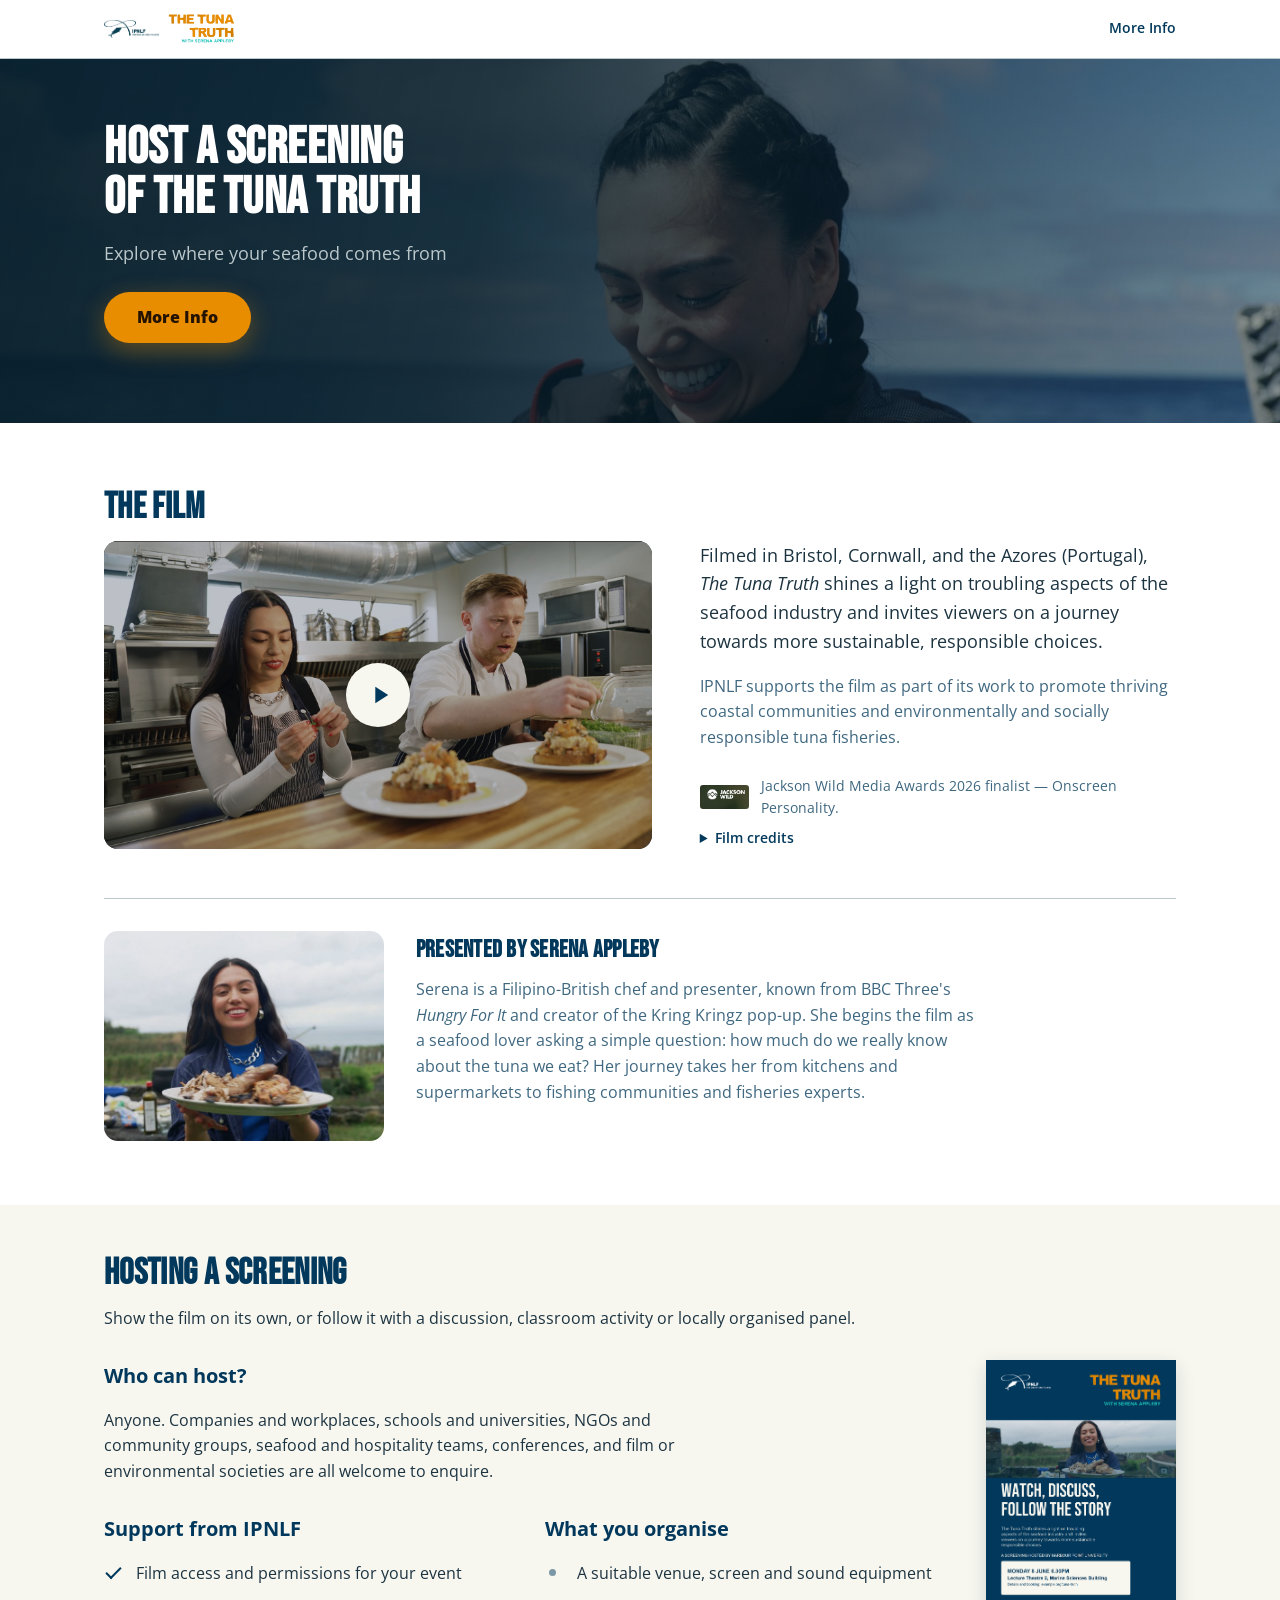
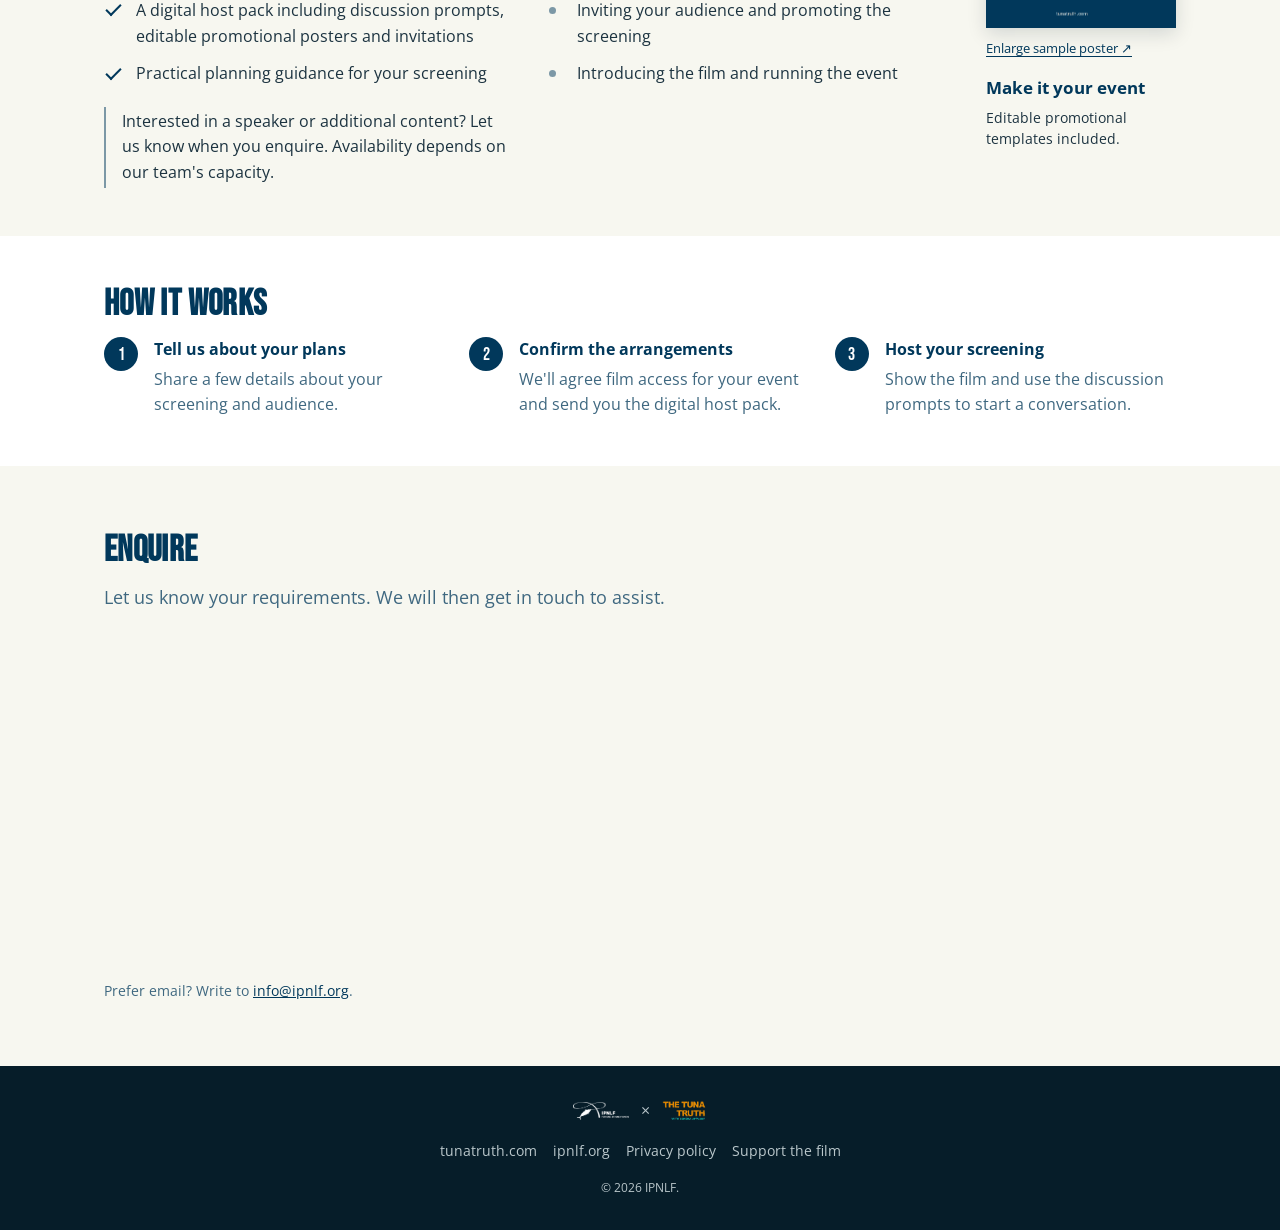
==== index.html @ bb7c19e2 "Fix the trailer poster path and a shadowed variable on /pt/ trailer() declared its own local "t" for" ====
<!DOCTYPE html>
<html lang="en-GB">
<head>
<meta charset="utf-8">
<meta name="viewport" content="width=device-width, initial-scale=1">
<title>Host a screening of The Tuna Truth | IPNLF</title>
<meta name="description" content="Bring The Tuna Truth to your workplace, school, university or community. Tell us about your screening and we'll help you plan it.">

<!-- PROTOTYPE GUARD (2026-10-01) — this site is publicly readable but
     deliberately kept out of search results, because the copy on it has
     not been approved by IPNLF and the enquiry journey has not been
     verified end to end. There is a matching robots.txt at
     the repo root.
     REMOVE BOTH — this tag and robots.txt — as part of going live. -->
<meta name="robots" content="noindex, nofollow">

<!-- Open Graph / social sharing.
     These point at the GitHub Pages URL the prototype currently lives
     on. When a custom subdomain is set up (see README-screenings.md),
     change these two and canonicalUrl in config.js — they are the only
     self-referencing absolute URLs on the page; everything else is
     relative, so the folder works unchanged at a domain root or in a
     subfolder. -->
<meta property="og:type" content="website">
<meta property="og:title" content="Host a screening of The Tuna Truth">
<meta property="og:description" content="Bring the film to your workplace, school, university or community — and start a conversation about where tuna comes from.">
<meta property="og:image" content="https://ipnlf.github.io/tunatruth-screenings/assets/img/og-image.jpg">
<meta property="og:url" content="https://ipnlf.github.io/tunatruth-screenings/">
<meta name="twitter:card" content="summary_large_image">

<link rel="alternate" hreflang="en-GB" href="https://screenings.tunatruth.com/">
<link rel="alternate" hreflang="pt-PT" href="https://screenings.tunatruth.com/pt/">
<link rel="icon" type="image/svg+xml" href="assets/img/favicon.svg">
<link rel="stylesheet" href="assets/css/tokens.css">
<link rel="stylesheet" href="assets/css/screenings.css?v=20261012-pt3">
</head>
<body>

<!-- Three separate mount points, not one flat #app div, so <header>
     and <footer> stay TOP-LEVEL siblings of <main> — nesting them
     inside <main> would silently strip their implicit banner /
     contentinfo landmark roles. Same fix the donation page carries. -->

<noscript>
  <!-- The page is rendered by JS, so with JS off there would otherwise
       be nothing here at all. This is the irreducible minimum: what the
       page is, and a route that actually reaches a human.
       NOTE: the address below is duplicated by hand from
       config.js fallbackEmail — if that changes, change it here too. -->
  <div style="max-width:640px;margin:40px auto;padding:0 24px;font-family:Arial,sans-serif;color:#1C3340;line-height:1.6;">
    <h1>Host a screening of The Tuna Truth</h1>
    <p>Bring the film to your workplace, school, university or community, and use it to start a conversation about the hidden impacts behind the tuna we buy.</p>
    <p>This page works best with JavaScript enabled. To ask about hosting a screening, email
      <a href="mailto:info@ipnlf.org">info@ipnlf.org</a> with your organisation, country,
      roughly how many people you expect and when you are thinking of.</p>
    <p><a href="https://www.tunatruth.com/">More about the film</a> · <a href="https://ipnlf.org">IPNLF</a></p>
  </div>
</noscript>

<div id="app-header"></div>
<main id="app-main"></main>
<div id="app-footer"></div>

<script src="assets/js/config.js?v=20261012-pt3"></script>
<script src="assets/js/components.js?v=20261012-pt3"></script>
<script>
  // Section order. Five sections, restructured 2026-10-01 from a
  // review: the film establishes itself, then the reader can judge
  // whether hosting is feasible, then how the process works, then
  // enquire. Changing the order is changing this array — nothing else
  // depends on it. See README.md.
  document.getElementById('app-header').innerHTML = TTS.header();
  document.getElementById('app-main').innerHTML = [
    TTS.hero(),
    TTS.filmSection(),
    TTS.hostingSection(),
    TTS.howItWorks(),
    TTS.requestForm(),
  ].join('');
  document.getElementById('app-footer').innerHTML = TTS.footer();
  TTS.initInteractions();
  // MUST come after the sections are rendered above: the Beacon SDK
  // scans the DOM for .beacon-form, and this page builds <main> at
  // runtime, so the container does not exist until the line above has
  // run. Loading the SDK from a <script> tag in the markup instead
  // would race it. See components.js requestForm().
  TTS.loadBeacon();
</script>

<!-- Cloudflare Web Analytics — same beacon token as the donation site,
     so traffic to both shows in one dashboard.
     KNOWN LIMIT (verified against Cloudflare's own Web Analytics FAQ):
     the free beacon supports page views and referrers ONLY — there is
     no custom-event API, so CTA clicks cannot be counted here. The
     brief's other measures (enquiry count, organisation type, country,
     audience size) come from the form service's own dashboard for
     free once an endpoint is chosen. See README-screenings.md
     "Measurement" — nothing fake is instrumented to paper over this. -->
<script type='module' src='https://static.cloudflareinsights.com/beacon.min.js' data-cf-beacon='{"token": "815903f9d9ef4758bc72cea958ed2183"}'></script>
</body>
</html>
---- assets/css/tokens.css ----
/* ============================================================
   TUNATRUTH SCREENINGS — DESIGN TOKENS
   DERIVED FROM /assets/css/tokens.css (the donation page).
   Kept as a separate physical copy, deliberately: the intended
   production home for this page is its own subdomain/repo
   (screenings.tunatruth.com), so this folder has to stand alone.
   TRADE-OFF, accepted knowingly: brand changes now have to be
   made in two places. There is no build step to share a file
   between two GitHub Pages sites without inventing one.
   Diffs from the donation page's copy are marked "SCREENINGS:".
   ============================================================ */
@import url("https://fonts.googleapis.com/css2?family=Bebas+Neue&family=Open+Sans:ital,wght@0,400;0,500;0,600;0,700;0,800;1,400;1,600&display=swap");

:root {
  /* ---- IPNLF brand core (unchanged from other IPNLF sites) ---- */
  --ipnlf-deep:    #0C465B;
  --ipnlf-teal:    #27AD9C;
  --ipnlf-ocean:   #5CA1B9;
  --ipnlf-orange:  #E88C33;
  --ipnlf-gold:    #F6AE2D;
  --ipnlf-teal-deep:  #146E64;
  /* SCREENINGS: sampled from the "with Serena Appleby" text baked into
     tunatruth-logo.png — a brighter, more cyan teal than --ipnlf-teal.
     Kept separate so it stays an exact match to the wordmark. */
  --tunatruth-teal: #10CBB2;

  /* ---- TUNA TRUTH brand palette (supplied by IPNLF, 2026-10-08) ----
     SCREENINGS: the film's own palette. Cool blue-greys with one warm
     accent and a cream page tone. There is no gold or orange in it, so
     the page's warm notes now come from coral alone, and it stays the
     single action colour. Mid grey is deliberately NOT used for body
     text: at 2.83:1 on cream it fails WCAG AA. */
  --tt-cream:      #F7F7F0;
  --tt-grey-light: #BAC7CB;
  --tt-grey-mid:   #7C98A6;
  --tt-grey-dark:  #3F6880;
  --tt-blue-deep:  #01385B;
  --tt-coral:      #D96C4A;
  /* The orange baked into the film's own wordmark. Not part of the six
     supplied colours, but it is already on every page in the logo, so
     using it for the action ties the two together rather than adding a
     seventh colour from nowhere. */
  --tt-logo-orange: #E88C00;

  /* ---- Cinematic surface (TunaTruth-specific, campaign feel) ---- */
  /* SCREENINGS: tinted towards --tt-blue-deep rather than neutral
     black, so the dark sections read as the same family as the rest. */
  --cinema-black:   #061D29;
  --cinema-panel:   #0D2B3C;
  --cinema-line:    rgba(255,255,255,0.12);

  /* ---- Neutrals ---- */
  --ipnlf-ink:     #0E0705;
  --ipnlf-slate:   #4A5A60;
  --ipnlf-mist:    #C2D0D0;
  --ipnlf-foam:    #EEF4F4;
  --ipnlf-white:   #FFFFFF;

  /* ---- Semantic text ---- */
  /* SCREENINGS: headings are deep blue rather than near-black, and the
     muted tone is the palette's dark grey (5.57:1 on cream, AA pass). */
  --text-strong:       var(--tt-blue-deep);
  --text-body:         #1C3340;
  --text-muted:        var(--tt-grey-dark);
  --text-on-dark:      var(--ipnlf-white);
  --text-on-dark-soft: var(--tt-grey-light);
  --text-link:         var(--tt-blue-deep);

  /* ---- Semantic surfaces ---- */
  --surface-page:  var(--ipnlf-white);
  --surface-soft:  var(--tt-cream);
  --surface-dark:  var(--cinema-black);
  --surface-panel: var(--cinema-panel);

  /* ---- Borders ---- */
  --border-subtle:  var(--tt-grey-light);
  --border-on-dark: var(--cinema-line);

  /* ---- Brand actions ----
     The donate CTA deliberately uses the warm gold/orange pair, not the
     teal used for informational links elsewhere, so it reads as the one
     actionable thing on the screen rather than blending with nav/body links. */
  --brand-primary:   var(--tt-blue-deep);
  --brand-secondary: var(--tt-grey-dark);
  /* SCREENINGS: the action is the logo's own orange with a deep warm
     near-black label — 6.73:1 against the hero ground and 7.00:1 for
     the label, so it is both the warmest and one of the highest
     contrast things on the page. It also matches the wordmark sitting
     directly above it, which coral never did. */
  --cta-bg:          var(--tt-logo-orange);
  --cta-bg-hover:    #FFA01F;
  --cta-text:        #241300;

  /* ---- Type ---- */
  --font-display: "Bebas Neue", "Anton", "Oswald", sans-serif;
  --font-text:    "Open Sans", "Helvetica Neue", Arial, sans-serif;

  --fs-display-lg: 3.25rem;
  --fs-display-md: 2.5rem;
  --fs-h1: 2rem;
  --fs-h2: 1.5rem;
  --fs-h3: 1.2rem;
  --fs-body-lg: 1.125rem;
  --fs-body: 1rem;
  --fs-body-sm: 0.875rem;
  --fs-caption: 0.75rem;
  --fs-overline: 0.8125rem;

  --lh-display: 0.96;
  --lh-heading: 1.15;
  --lh-snug: 1.35;
  --lh-body: 1.6;

  --ls-display: 0.01em;
  --ls-overline: 0.14em;

  /* ---- Spacing (8px base) ---- */
  --space-1: 0.25rem;
  --space-2: 0.5rem;
  --space-3: 0.75rem;
  --space-4: 1rem;
  --space-5: 1.5rem;
  --space-6: 2rem;
  --space-7: 3rem;
  --space-8: 4rem;

  /* ---- Radii ---- */
  --radius-sm: 8px;
  --radius-md: 14px;
  --radius-lg: 20px;
  --radius-pill: 999px;

  /* ---- Shadows ---- */
  --shadow-sm: 0 2px 8px rgba(0,0,0,0.12);
  --shadow-md: 0 10px 30px rgba(0,0,0,0.22);
  --shadow-cta: 0 8px 24px rgba(232,140,0,0.35);

  /* ---- Layout ---- */
  --container-max: 1120px;
  --container-narrow: 640px;
  --container-donate: 420px;
}
---- assets/css/screenings.css ----
/* ============================================================
   TUNATRUTH SCREENINGS — COMPONENTS
   Mobile-first. Shares the donation page's visual language
   (tokens, Bebas display type, cinematic dark + warm gold
   accent) but not its layout: that page is one conversion box,
   this one is an editorial read with a form at the end.

   Section rhythm is the main structural device — alternating
   white / cinematic dark / soft-foam surfaces do the section
   differentiation the brief asks for, so the page does not need
   a card grid in every section. There is exactly ONE card grid
   ("Why host"); everything else is a list, a checklist, numbered
   steps or straight editorial columns.
   ============================================================ */

* { box-sizing: border-box; }
html { scroll-behavior: smooth; }

body {
  margin: 0;
  background: var(--surface-page);
  color: var(--text-body);
  font-family: var(--font-text);
  font-size: var(--fs-body);
  line-height: var(--lh-body);
  -webkit-font-smoothing: antialiased;
  /* Backstop against horizontal overflow at 320px — nothing here is
     meant to need sideways scrolling. */
  overflow-x: hidden;
}

img { max-width: 100%; display: block; }
a { color: var(--text-link); }

/* Anchor targets sit under nothing sticky, but leave a little air so a
   jumped-to heading is not flush against the viewport edge. */
[id] { scroll-margin-top: var(--space-5); }

.tt-container {
  max-width: var(--container-max);
  margin: 0 auto;
  padding: 0 var(--space-5);
}

@media (prefers-reduced-motion: reduce) {
  html { scroll-behavior: auto; }
  * { animation-duration: 0.01ms !important; transition-duration: 0.01ms !important; }
}

/* ---- logos (same treatment as the donation page) ---- */
.tt-logo { display: block; width: auto; }
.tt-logo--ipnlf.tt-logo--xs { height: 18px; }
.tt-logo--ipnlf.tt-logo--sm { height: 26px; }
.tt-logo--tunatruth.tt-logo--xs { height: 22px; }
.tt-logo--tunatruth.tt-logo--sm { height: 34px; }

/* IPNLF's real logo is dark navy on transparent, made for light
   backgrounds — this chip gives it a light patch wherever it has to
   sit on a dark surface. */
.tt-logo-chip {
  display: inline-flex;
  align-items: center;
  background: var(--ipnlf-white);
  padding: var(--space-1) var(--space-2);
  border-radius: var(--radius-sm);
}

/* ---- header ---- */
.tt-header {
  background: var(--surface-page);
  border-bottom: 1px solid var(--border-subtle);
}
.tt-header__inner {
  display: flex;
  align-items: center;
  justify-content: space-between;
  gap: var(--space-4);
  padding-top: var(--space-3);
  padding-bottom: var(--space-3);
  flex-wrap: wrap;
}
.tt-lockup { display: flex; align-items: center; gap: var(--space-2); flex-wrap: wrap; }
.tt-header__link {
  color: var(--brand-primary);
  font-size: var(--fs-body-sm);
  font-weight: 600;
  text-decoration: none;
  border-bottom: 1px solid transparent;
  white-space: nowrap;
}
.tt-header__link:hover { border-bottom-color: currentColor; }

/* ---- buttons ---- */
.tts-btn {
  display: inline-block;
  padding: var(--space-3) var(--space-6);
  border-radius: var(--radius-pill);
  font-family: var(--font-text);
  font-size: var(--fs-body);
  font-weight: 800;
  text-align: center;
  text-decoration: none;
  cursor: pointer;
  border: 1px solid transparent;
  transition: background 0.15s, color 0.15s, transform 0.1s;
}
/* The cream pill is reserved for the ONE primary action on this page
   (the hero CTA and the form's submit are the same action, stated
   twice) — the same discipline the donation page uses for Donate. */
.tts-btn--primary {
  background: var(--cta-bg);
  color: var(--cta-text);
  box-shadow: var(--shadow-cta);
}
.tts-btn--primary:hover { background: var(--cta-bg-hover); }
.tts-btn--primary:active { transform: translateY(1px); }
.tts-btn--primary:disabled {
  background: var(--border-subtle);
  color: var(--text-muted);
  box-shadow: none;
  cursor: not-allowed;
}
.tts-btn--ghost {
  background: transparent;
  color: var(--ipnlf-white);
  border-color: rgba(255,255,255,0.45);
  font-weight: 600;
}
.tts-btn--ghost:hover { background: rgba(255,255,255,0.10); border-color: var(--ipnlf-white); }

/* ---- hero ----------------------------------------------------
   The still carries the visual weight; the scrim is heavier on the
   left, where the type sits, so the headline stays legible whatever
   the frame is doing behind it. */
.tts-hero {
  background-color: var(--surface-dark);
  background-image:
    linear-gradient(105deg, rgba(6,29,41,0.94) 0%, rgba(6,29,41,0.86) 38%, rgba(6,29,41,0.55) 70%, rgba(6,29,41,0.35) 100%),
    url("../img/hero-photo.jpg");
  background-size: cover;
  background-position: center 32%;
  color: var(--text-on-dark);
}
.tts-hero__inner { padding-top: var(--space-7); padding-bottom: var(--space-7); }
@media (min-width: 860px) {
  .tts-hero__inner { padding-top: var(--space-8); padding-bottom: var(--space-8); max-width: 1120px; }
  .tts-hero__title { max-width: 20ch; }
  /* No reading-measure cap on the hero line: it is one short sentence,
     not running copy, so the 46ch cap only ever risked breaking it in
     two. It wraps naturally on the narrowest phones, where text-wrap:
     balance evens the lines out. NOT white-space: nowrap. */
  .tts-hero__lede { max-width: none; }
}

/* The donation page needs a separate visible photo banner on mobile,
   because there its opaque donate panel covers the background still.
   This page has no such panel — the type sits directly on the image —
   so the background works at every width, and a banner would only cost
   ~110px of vertical space above the CTA for a picture already on
   screen. The <img> stays in the markup as the no-background fallback
   (some proxies and data-saver modes drop CSS background images) but is
   never displayed. See the small-phone block below for why that space
   matters. */
.tts-hero__photo-mobile { display: none; }
@media (max-width: 859px) {
  /* Heavier, flatter scrim: on a narrow column the type runs across the
     full frame rather than sitting in the darkened left third. */
  .tts-hero {
    background-image:
      linear-gradient(180deg, rgba(6,29,41,0.86) 0%, rgba(6,29,41,0.90) 60%, rgba(6,29,41,0.94) 100%),
      url("../img/hero-photo.jpg");
    background-position: center 30%;
  }
  .tts-hero__inner { padding-top: var(--space-5); padding-bottom: var(--space-6); }
}

/* Small phones: the brief is explicit that the CTA must not be buried
   (§4 "do not bury the CTA below the synopsis"). Measured on a
   375x667 viewport the primary button was landing at ~571px, which is
   below the usable fold once browser chrome is counted. These are the
   trims that bring it up — shorter banner, tighter display size, body
   -sized lede — re-measured at 320x568, 375x667 and 390x844. If you
   add anything to the hero, re-measure. */
@media (max-width: 480px) {
  .tts-hero__inner { padding-top: var(--space-5); padding-bottom: var(--space-5); }
  .tts-hero__title { font-size: clamp(2rem, 8.5vw, 2.5rem); margin-bottom: var(--space-3); }
  .tts-hero__lede { font-size: var(--fs-body); margin-bottom: var(--space-4); }
  .tts-hero__note {
  margin: 0;
  font-size: var(--fs-body-sm);
  color: var(--text-on-dark-soft);
}
.tts-hero__actions { margin-bottom: var(--space-3); }
  .tts-btn { width: 100%; }
}

.tts-hero__title {
  margin: 0 0 var(--space-4);
  font-family: var(--font-display);
  font-size: clamp(2.5rem, 9vw, var(--fs-display-lg));
  line-height: var(--lh-display);
  letter-spacing: var(--ls-display);
  color: var(--ipnlf-white);
  text-wrap: balance;
}
/* Both lines of the headline are the same colour. The lead span is
   kept only for the line break: display:block makes it deliberate
   rather than leaving it to text-wrap, so "Host a screening" always
   sits on its own line and never takes half of the next phrase. */
.tts-hero__title-lead {
  display: block;
}

.tts-hero__lede {
  margin: 0 0 var(--space-5);
  font-size: var(--fs-body-lg);
  color: var(--text-on-dark-soft);
  /* One line from ~460px up. Below that it must wrap, and balance
     splits it evenly rather than stranding "from." on its own. */
  text-wrap: balance;
}
.tts-hero__actions {
  display: flex;
  gap: var(--space-3);
  flex-wrap: wrap;
  margin-bottom: var(--space-4);
}

/* ---- generic sections ----
   Three surfaces, alternated: white (default), cinematic dark, soft
   foam. That alternation is what separates sections here — no rules,
   no dividers, no per-section decoration. */
.tts-section { padding: var(--space-7) 0; }
.tts-section--soft { background: var(--surface-soft); }
.tts-section--form { background: var(--surface-soft); }

.tts-section__title {
  margin: 0 0 var(--space-3);
  font-family: var(--font-display);
  font-size: clamp(1.75rem, 5vw, 2.25rem);
  line-height: var(--lh-heading);
  letter-spacing: var(--ls-display);
  color: var(--text-strong);
  text-wrap: balance;
}
.tts-section__lede {
  margin: 0 0 var(--space-6);
  max-width: 58ch;
  font-size: var(--fs-body-lg);
  color: var(--text-muted);
}

/* ---- section rhythm ----
   One spacing system. Sections 1, 2 and 5 carry the display type and
   the generous spacing; 3 and 4 are quieter and tighter. Supporting
   headings are sentence case in the body face, so the condensed
   capitals stay reserved for the five section titles. */
.tts-film, .tts-section--form { padding: var(--space-8) 0; }
.tts-hosting, .tts-how { padding: var(--space-7) 0; }

.tts-sub {
  margin: 0 0 var(--space-3);
  font-family: var(--font-text);
  font-size: var(--fs-body);
  font-weight: 700;
  color: var(--text-strong);
  letter-spacing: 0;
}
.tts-sub--spaced { margin-top: var(--space-7); }

/* ---- trailer ----
   The facade and the real player occupy the same 16:9 box, so nothing
   shifts when one replaces the other. Capped rather than full width so
   it does not swamp the top of the film section. It now sits in a
   grid column, so it fills that column rather than being capped. */
.tts-trailer { margin: 0; }
.tts-trailer__play {
  position: relative;
  display: block;
  width: 100%;
  padding: 0;
  border: 0;
  /* It is an <a>, not a <button>, so that it still works with no
     JavaScript and when the embed is blocked. */
  text-decoration: none;
  border-radius: var(--radius-md);
  overflow: hidden;
  background: var(--surface-dark);
  cursor: pointer;
  aspect-ratio: 16 / 9;
}
.tts-trailer__play img {
  width: 100%;
  height: 100%;
  object-fit: cover;
  /* Dimmed so the play button stays legible over any frame. */
  filter: brightness(0.78);
  transition: filter 0.2s, transform 0.3s;
}
.tts-trailer__play:hover img { filter: brightness(0.62); transform: scale(1.02); }
.tts-trailer__icon {
  position: absolute;
  top: 50%;
  left: 50%;
  transform: translate(-50%, -50%);
  display: flex;
  align-items: center;
  justify-content: center;
  width: 64px;
  height: 64px;
  border-radius: 50%;
  /* Deliberately NOT --cta-bg. Two reasons: orange is reserved for the
     one primary action, and against this particular still (which
     averages a mid grey-brown) cream measures 4.98:1 where orange is
     only 2.09:1. If the poster image ever changes, re-measure. */
  background: var(--tt-cream);
  color: var(--tt-blue-deep);
  /* Optical centring: the triangle's visual mass sits left of centre. */
  padding-left: 4px;
  box-shadow: var(--shadow-md);
  transition: transform 0.2s;
}
.tts-trailer__play:hover .tts-trailer__icon { transform: translate(-50%, -50%) scale(1.08); }
.tts-trailer__frame {
  display: block;
  width: 100%;
  aspect-ratio: 16 / 9;
  border: 0;
  border-radius: var(--radius-md);
  background: var(--surface-dark);
}

/* ---- 2. the film ---- */
/* Row 1: trailer beside the synopsis. The trailer used to sit full
   width above an uneven synopsis/portrait split, which ran to
   excessive height and left a large empty area beside it. */
.tts-film__top { display: grid; gap: var(--space-5); grid-template-columns: 1fr; }
@media (min-width: 860px) {
  .tts-film__top { grid-template-columns: 1.15fr 1fr; gap: var(--space-7); align-items: start; }
}
.tts-film__synopsis p { color: var(--text-muted); max-width: 54ch; }
.tts-lede-para { font-size: var(--fs-body-lg); color: var(--text-body) !important; margin-top: 0 !important; }

/* Restrained credibility detail: a line with the mark, not a panel. */
.tts-award-line {
  display: flex;
  align-items: center;
  gap: var(--space-3);
  margin: var(--space-5) 0 0 !important;
  font-size: var(--fs-body-sm);
  color: var(--text-muted) !important;
}
.tts-award-line img { height: 24px; width: auto; border-radius: 3px; flex-shrink: 0; }

/* Row 2: compact presenter row. */
.tts-presenter {
  display: grid;
  gap: var(--space-5);
  grid-template-columns: 1fr;
  margin-top: var(--space-7);
  padding-top: var(--space-6);
  border-top: 1px solid var(--border-subtle);
}
@media (min-width: 620px) {
  .tts-presenter { grid-template-columns: 220px 1fr; gap: var(--space-6); align-items: start; }
}
@media (min-width: 1100px) {
  .tts-presenter { grid-template-columns: 280px 1fr; }
}
.tts-presenter__photo {
  width: 100%;
  /* height:auto is load-bearing: the width/height attributes map to
     presentational hints, and without it the explicit height wins over
     aspect-ratio and the image renders at full natural size. */
  height: auto;
  aspect-ratio: 4 / 3;
  object-fit: cover;
  border-radius: var(--radius-md);
}
.tts-presenter__text h3 {
  margin: 0 0 var(--space-2);
  font-family: var(--font-display);
  font-size: var(--fs-h2);
  letter-spacing: var(--ls-display);
  color: var(--text-strong);
}
.tts-presenter__text p { margin: 0 0 var(--space-3); color: var(--text-muted); max-width: 62ch; }

/* Disclosures: available, out of the way, native and keyboard-usable. */
.tts-disclosure { margin-top: var(--space-2); }
.tts-disclosure summary {
  cursor: pointer;
  font-size: var(--fs-body-sm);
  font-weight: 600;
  color: var(--text-link);
}
.tts-disclosure summary:hover { text-decoration: underline; }
.tts-disclosure p { margin: var(--space-2) 0 0; font-size: var(--fs-body-sm); }

/* ---- 3. hosting ---- */
/* The feasibility answer leads the section. */
.tts-split { display: grid; gap: var(--space-6); grid-template-columns: 1fr; }
@media (min-width: 760px) { .tts-split { grid-template-columns: 1fr 1fr; gap: var(--space-7); } }

.tts-checklist { list-style: none; margin: 0; padding: 0; }
.tts-checklist li {
  position: relative;
  padding-left: var(--space-6);
  margin-bottom: var(--space-2);
  color: var(--text-body);
  font-size: var(--fs-body-sm);
}
/* Tick drawn in CSS rather than an icon font or a run of inline SVGs. */
.tts-checklist li::before {
  content: "";
  position: absolute;
  left: 2px;
  top: 0.4em;
  width: 13px;
  height: 6px;
  border-left: 2.5px solid var(--brand-primary);
  border-bottom: 2.5px solid var(--brand-primary);
  transform: rotate(-45deg);
}
/* The host's column is marked differently from ours, so the two lists
   are not read as one continuous set of promises. */
.tts-checklist--alt li::before {
  border: 0;
  top: 0.55em;
  left: 4px;
  width: 7px;
  height: 7px;
  border-radius: 50%;
  /* Mid grey, not coral: the dot is decoration, and coral stays the
     action colour. Shape and tone still separate the two lists. */
  background: var(--tt-grey-mid);
  transform: none;
}
.tts-pack {
  margin: var(--space-3) 0 0;
  padding-top: var(--space-3);
  border-top: 1px solid var(--border-subtle);
  font-size: var(--fs-body-sm);
  color: var(--text-muted);
}
.tts-split__note { margin: var(--space-3) 0 0; font-size: var(--fs-body-sm); color: var(--text-muted); }

/* Audience categories, compact. Previously six equally prominent
   blocks standing between the visitor and the practical answer. */
.tts-audience { list-style: none; margin: 0; padding: 0; columns: 1; }
@media (min-width: 720px) { .tts-audience { columns: 2; column-gap: var(--space-7); } }
.tts-audience li {
  break-inside: avoid;
  margin-bottom: var(--space-3);
  font-size: var(--fs-body-sm);
  color: var(--text-muted);
}
.tts-audience strong { color: var(--brand-primary); }
.tts-audience-copy {
  margin: 0;
  max-width: 78ch;
  font-size: var(--fs-body-sm);
  color: var(--text-muted);
}

.tts-formats-line {
  margin: var(--space-6) 0 0;
  font-size: var(--fs-body-sm);
  color: var(--text-muted);
  max-width: 68ch;
}

/* ---- 4. how it works ---- */
.tts-steps { list-style: none; margin: 0; padding: 0; display: grid; gap: var(--space-5); grid-template-columns: 1fr; }
@media (min-width: 760px) { .tts-steps { grid-template-columns: repeat(3, 1fr); } }
.tts-step { display: flex; gap: var(--space-4); align-items: flex-start; }
.tts-step__n {
  flex-shrink: 0;
  display: flex;
  align-items: center;
  justify-content: center;
  width: 34px;
  height: 34px;
  border-radius: 50%;
  background: var(--brand-primary);
  color: var(--ipnlf-white);
  font-family: var(--font-display);
  font-size: 1.15rem;
  line-height: 1;
  padding-top: 3px; /* Bebas sits high in its box */
}
.tts-step h3 { margin: 0 0 var(--space-1); font-size: var(--fs-body); font-weight: 700; color: var(--text-strong); }
.tts-step p { margin: 0; font-size: var(--fs-body-sm); color: var(--text-muted); }

/* Keep the enquiry introduction readable at every width. */
#request .tts-section__lede { max-width: 68ch; white-space: normal; }

/* ---- form ---- */
.tts-form-wrap { max-width: 760px; }
/* Beacon renders the form into .beacon-form as a cross-origin iframe
   (ipnlf.beaconforms.com), so NOTHING here can style it — font,
   colours and logo are set on the Beacon side instead. All that is left
   for this page to do is give it room and keep it off the section edge.
   The CSS for our own hand-built form was deleted when that form was
   replaced; it is in git history if the decision is ever revisited. */
.beacon-form { margin: 0 0 var(--space-4); min-height: 320px; }

.tts-form__alt { margin: var(--space-4) 0 0; font-size: var(--fs-body-sm); color: var(--text-muted); }

/* ---- footer ---- */
.tt-footer { background: var(--surface-dark); padding: var(--space-6) 0; }
.tt-footer__inner { display: flex; flex-direction: column; gap: var(--space-4); align-items: center; text-align: center; }
.tt-footer__brands { display: flex; align-items: center; gap: var(--space-3); flex-wrap: wrap; justify-content: center; }
.tt-footer__x { color: var(--text-on-dark-soft); }
.tt-footer__links { display: flex; gap: var(--space-4); flex-wrap: wrap; justify-content: center; }
.tt-footer__links a { color: var(--text-on-dark-soft); font-size: var(--fs-body-sm); text-decoration: none; }
.tt-footer__links a:hover { color: var(--ipnlf-white); }
.tt-footer__copy { margin: 0; color: var(--text-on-dark-soft); font-size: var(--fs-caption); }

/* ---- focus visibility ---- */
a:focus-visible, button:focus-visible, input:focus-visible,
select:focus-visible, textarea:focus-visible {
  outline: 3px solid var(--tt-coral);
  outline-offset: 2px;
}
/* Coral reads on the hero's near-black (5.1:1); on the light sections
   the deep blue ring is the visible pair. */
.tts-section a:focus-visible,
.tts-section button:focus-visible,
.tts-section summary:focus-visible {
  outline-color: var(--brand-primary);
}

/* Hosting: readable responsibilities with one tangible pack preview. */
/* Running order: "Who can host?" opens the section, the two practical
   columns sit together beneath it, the poster preview holds the right
   rail at desktop, and the formats line closes. The areas map is the
   only thing that sets the order — the markup is not reshuffled. */
.tts-hosting-grid { display: grid; gap: 28px; grid-template-areas: "formats" "audience" "support" "preview" "organise"; }
.tts-hosting-support { grid-area: support; }
.tts-hosting-organise { grid-area: organise; }
.tts-hosting-audience { grid-area: audience; }
.tts-hosting .tts-formats-line { grid-area: formats; }
.tts-hosting .tts-sub { font-size: 20px; color: var(--brand-primary); margin-top: 0; margin-bottom: 16px; }
.tts-hosting .tts-checklist li, .tts-hosting .tts-audience-copy, .tts-hosting .tts-formats-line, .tts-hosting .tts-split__note { font-size: 16px; color: var(--text-body); line-height: 1.6; }
.tts-hosting .tts-checklist li { margin-bottom: 12px; }
.tts-hosting .tts-split__note { max-width: 48ch; margin-top: 20px; padding: 2px 0 2px 16px; border-left: 2px solid var(--tt-grey-mid); }
.tts-hosting .tts-audience-copy { max-width: 68ch; }
/* The closing line is meant to sit on a single horizontal line, so it
   opts out of the 68ch reading measure that would otherwise break it
   over two.
   It does NOT use white-space: nowrap. A previous version of that rule
   elsewhere on this page met longer copy and silently clipped the text
   at desktop width while forcing horizontal overflow at tablet width.
   Letting it wrap naturally means it is one line wherever there is
   room and still readable where there is not. */
/* Sits under the heading as a one-line standfirst where there is room
   (one line from ~790px up; the text needs 741px). Below that it wraps,
   so text-wrap: pretty keeps a single word off the last line. NOT
   white-space: nowrap — see the note on that approach in CLAUDE.md. */
.tts-hosting .tts-formats-line { margin-top: 0; max-width: none; text-wrap: pretty; }
.tts-template-preview { grid-area: preview; margin: 0; display: flex; align-items: center; gap: 20px; }
.tts-template-preview > a { flex: 0 0 130px; text-decoration: none; }
.tts-template-preview img { width: 100%; height: auto; box-shadow: 0 6px 18px rgba(6,29,41,.14); }
.tts-template-preview__link { display: block; margin-top: 10px; font-size: 13px; text-decoration: underline; text-underline-offset: 3px; }
.tts-template-preview figcaption { font-size: 14px; line-height: 1.5; color: var(--text-body); max-width: 26ch; }
.tts-template-preview strong { display: block; color: var(--brand-primary); font-size: 17px; margin-bottom: 6px; }

.tts-template-preview a:focus-visible { outline: 3px solid var(--brand-primary); outline-offset: 6px; }
@media (min-width: 760px) {
  .tts-hosting-grid { grid-template-columns: 1fr 1fr; grid-template-areas: "formats formats" "audience preview" "support organise"; gap: 32px 40px; }
}
@media (min-width: 1100px) {
  .tts-hosting-grid { grid-template-columns: minmax(0,1fr) minmax(0,1fr) 190px; grid-template-areas: "formats formats formats" "audience audience preview" "support organise preview"; gap: 28px 36px; }
  .tts-template-preview { display: block; }
  .tts-template-preview > a { display: block; }
  .tts-template-preview figcaption { margin-top: 16px; }
}
/* Keep practical and presenter copy at the same readable body size. */
.tts-presenter__text > p, .tts-step p { font-size: var(--fs-body); }
/* Keyboard focus stays visible for every link and disclosure. */
a:focus-visible, summary:focus-visible { outline: 2px solid var(--brand-primary); outline-offset: 4px; }
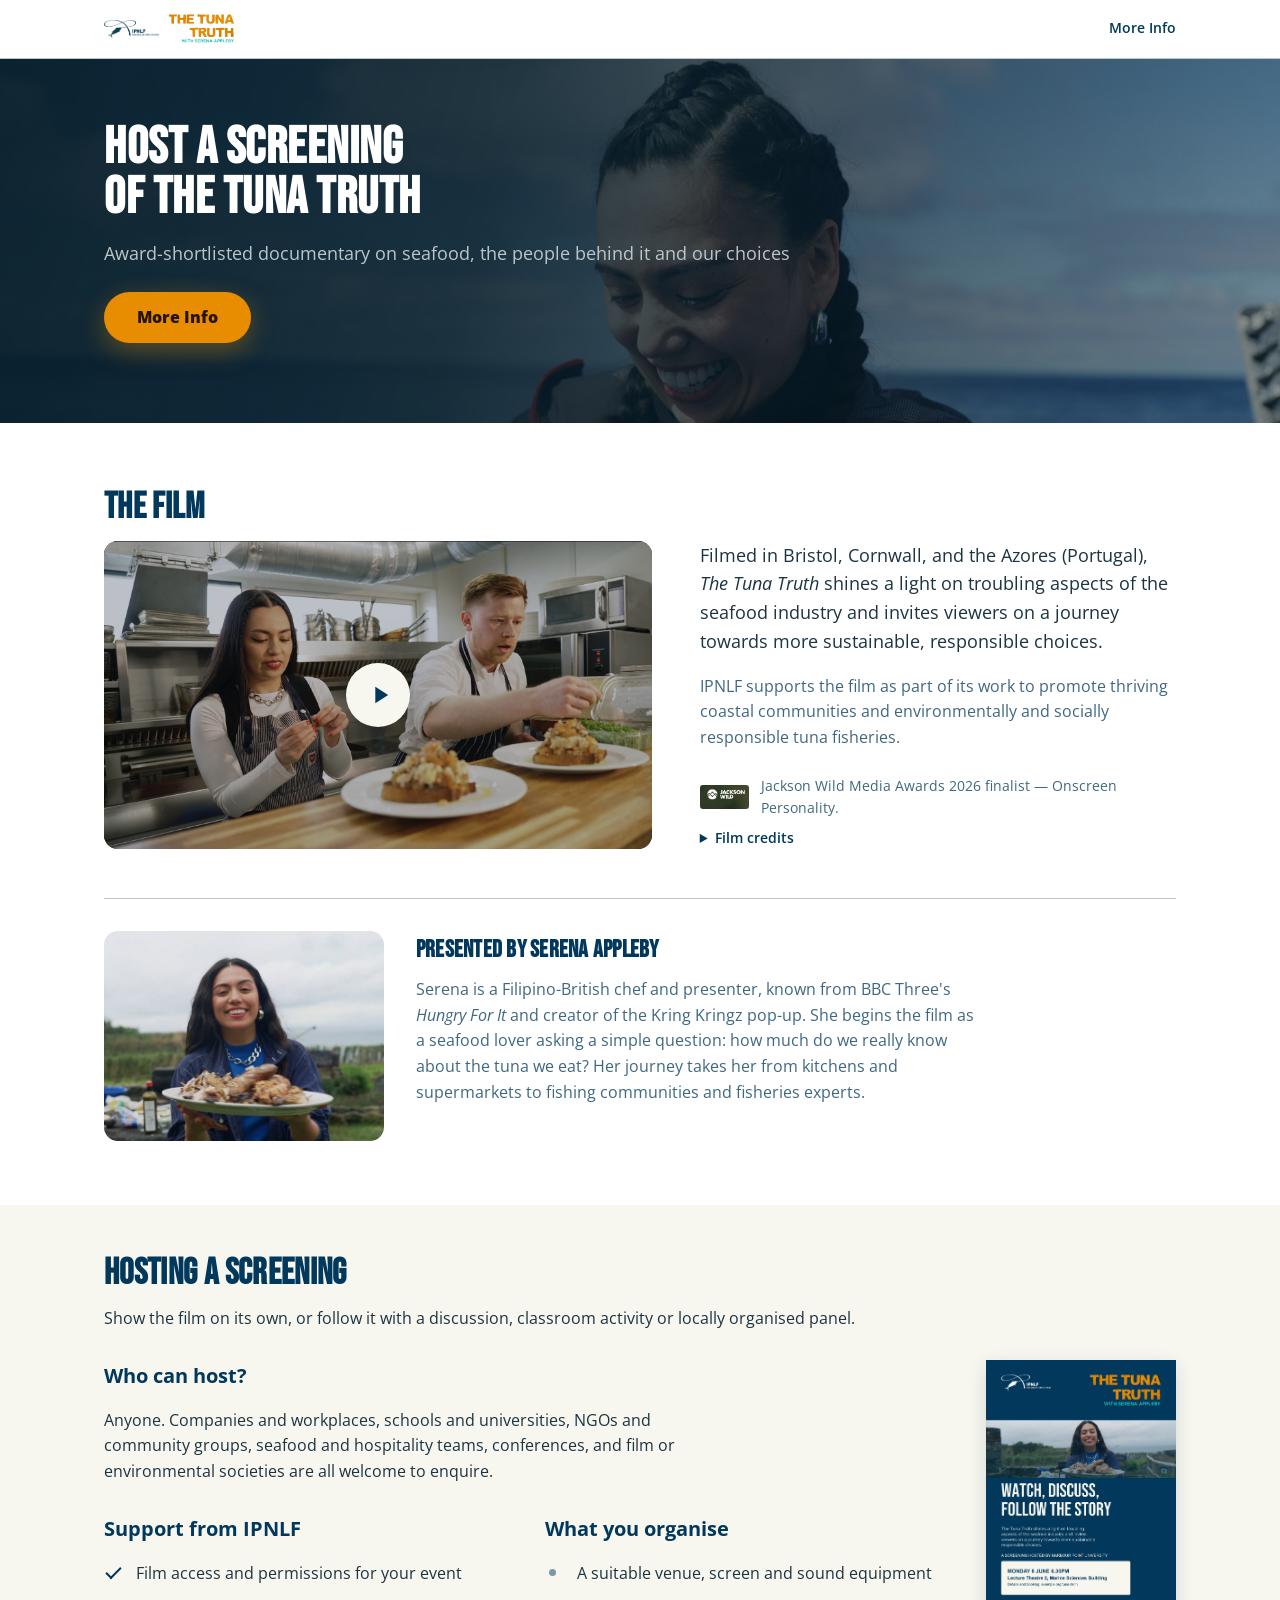
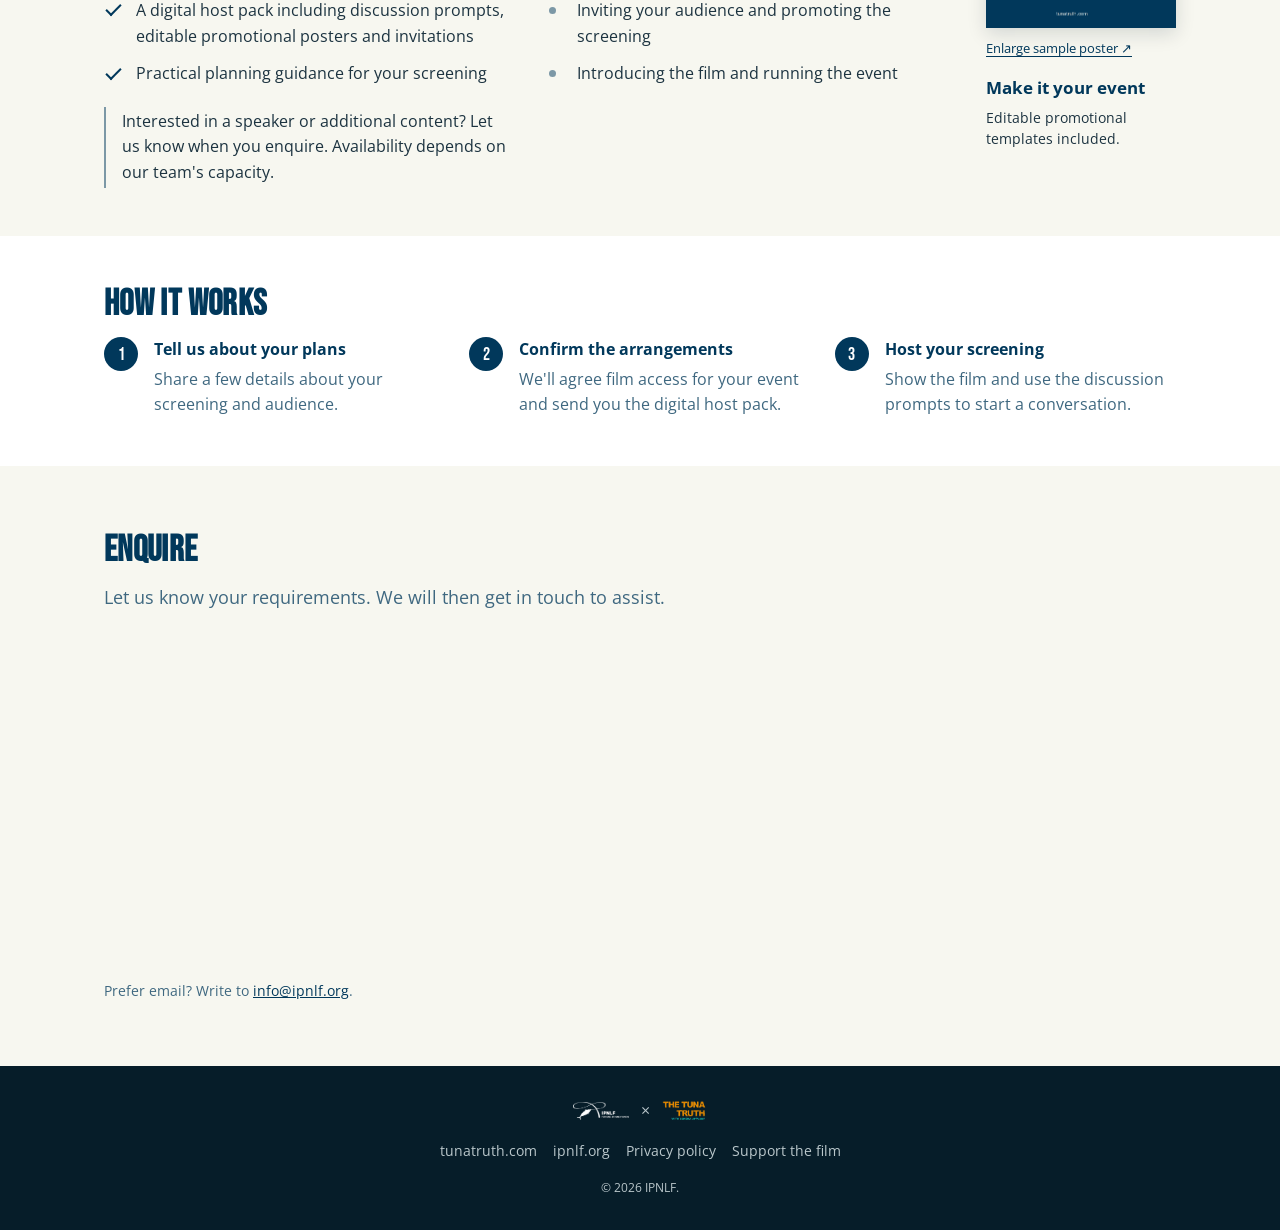
==== commit 5d0bcb66: "Hero line: lead with what the film is "Award-shortlisted documentary on seafood, the people behind i" ====
--- a/index.html
+++ b/index.html
@@ -32,7 +32,7 @@
 <link rel="alternate" hreflang="pt-PT" href="https://screenings.tunatruth.com/pt/">
 <link rel="icon" type="image/svg+xml" href="assets/img/favicon.svg">
 <link rel="stylesheet" href="assets/css/tokens.css">
-<link rel="stylesheet" href="assets/css/screenings.css?v=20261012-pt3">
+<link rel="stylesheet" href="assets/css/screenings.css?v=20261012-hero">
 </head>
 <body>
 
@@ -61,8 +61,8 @@
 <main id="app-main"></main>
 <div id="app-footer"></div>
 
-<script src="assets/js/config.js?v=20261012-pt3"></script>
-<script src="assets/js/components.js?v=20261012-pt3"></script>
+<script src="assets/js/config.js?v=20261012-hero"></script>
+<script src="assets/js/components.js?v=20261012-hero"></script>
 <script>
   // Section order. Five sections, restructured 2026-10-01 from a
   // review: the film establishes itself, then the reader can judge
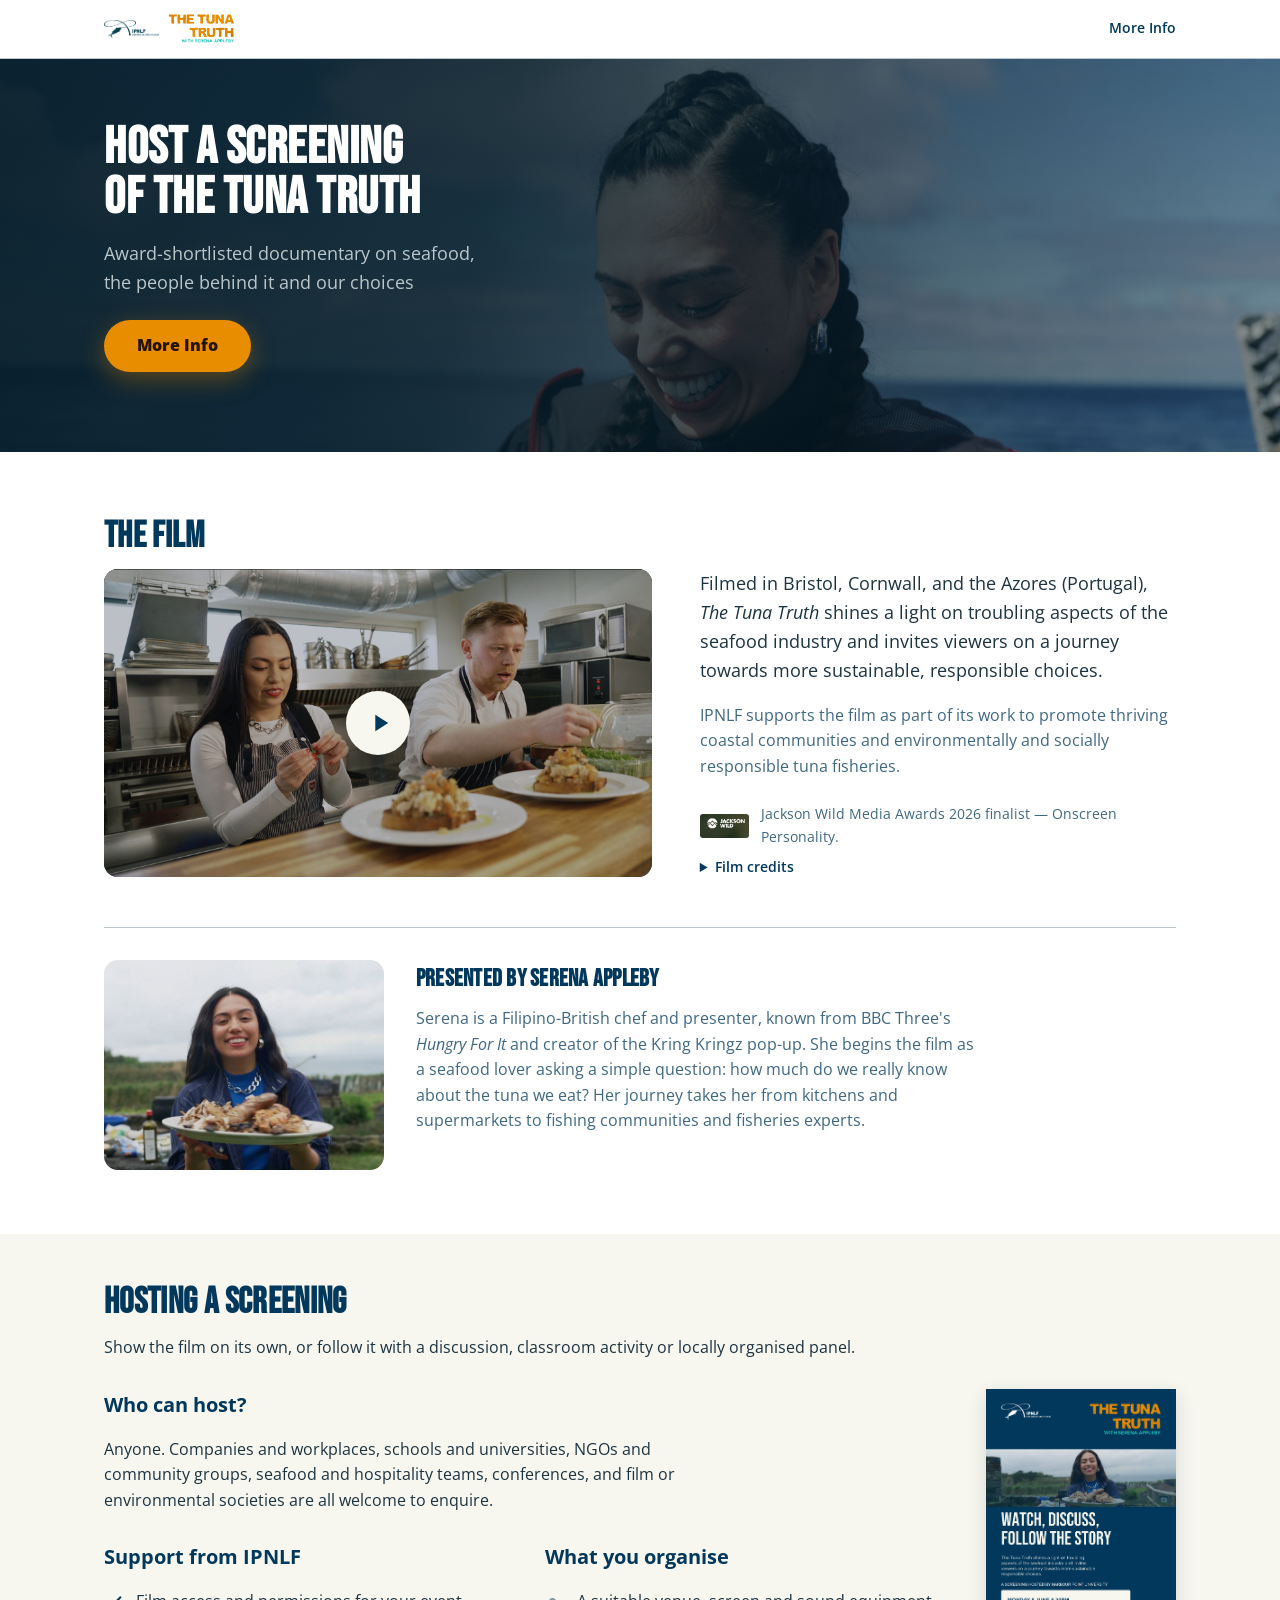
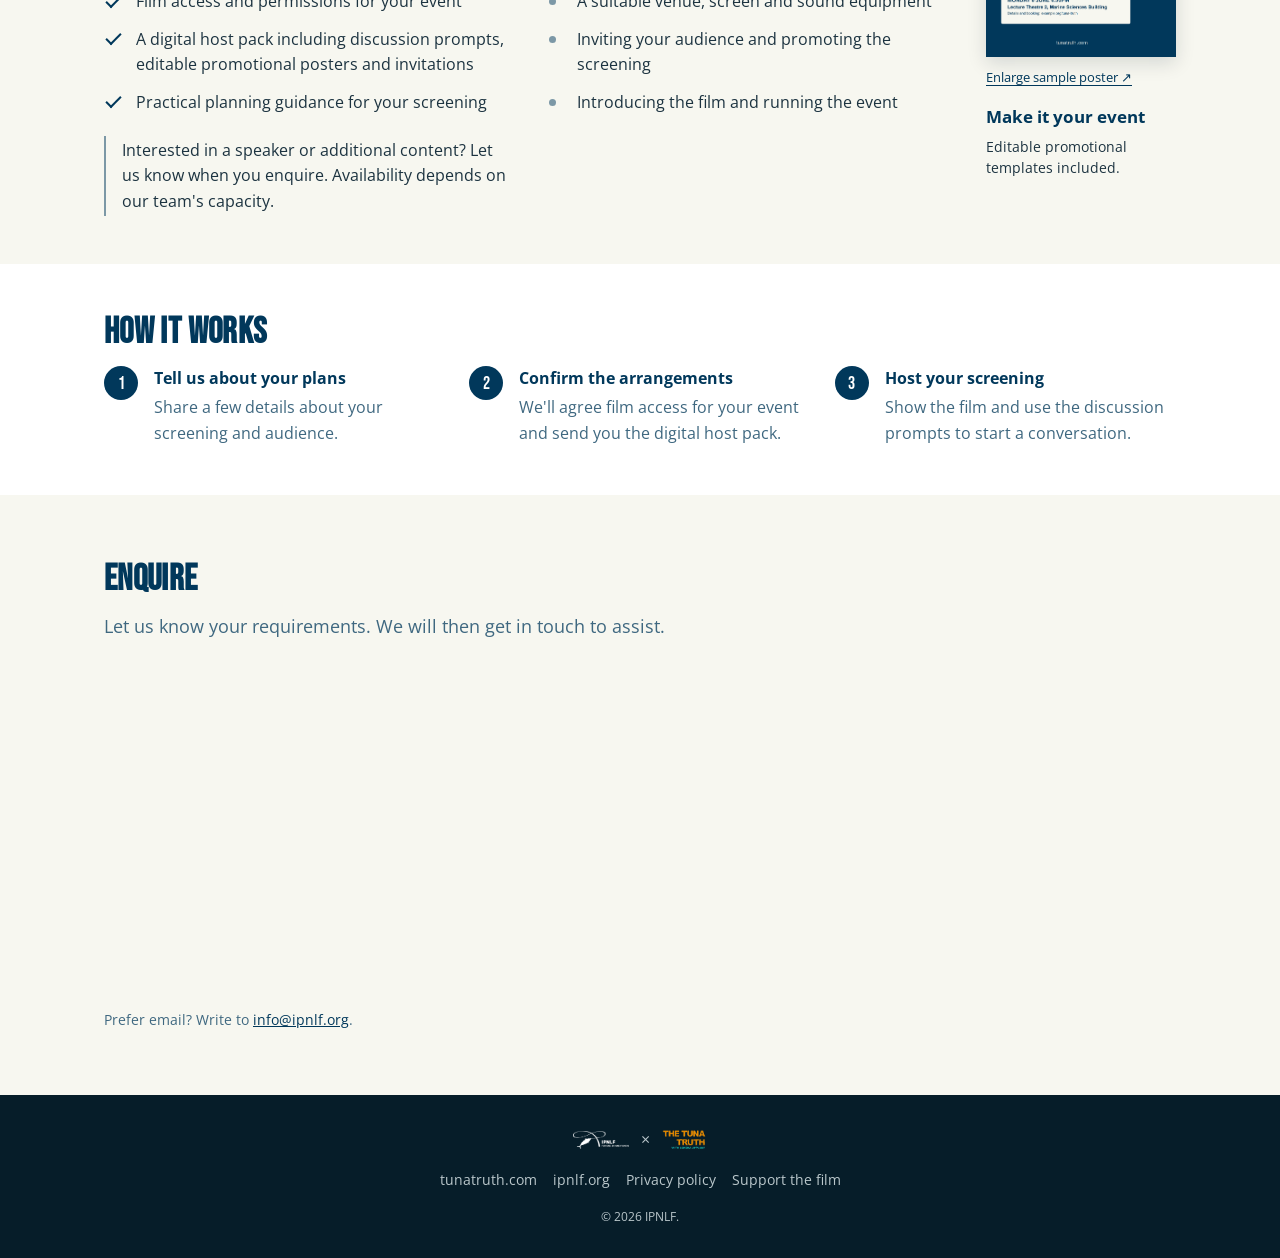
==== commit 6fea8667: "Hero line sits on two lines, inside the headline's width Unconstrained, the sentence ran 681px: 265p" ====
--- a/index.html
+++ b/index.html
@@ -32,7 +32,7 @@
 <link rel="alternate" hreflang="pt-PT" href="https://screenings.tunatruth.com/pt/">
 <link rel="icon" type="image/svg+xml" href="assets/img/favicon.svg">
 <link rel="stylesheet" href="assets/css/tokens.css">
-<link rel="stylesheet" href="assets/css/screenings.css?v=20261012-hero">
+<link rel="stylesheet" href="assets/css/screenings.css?v=20261012-hero2">
 </head>
 <body>
 
@@ -61,8 +61,8 @@
 <main id="app-main"></main>
 <div id="app-footer"></div>
 
-<script src="assets/js/config.js?v=20261012-hero"></script>
-<script src="assets/js/components.js?v=20261012-hero"></script>
+<script src="assets/js/config.js?v=20261012-hero2"></script>
+<script src="assets/js/components.js?v=20261012-hero2"></script>
 <script>
   // Section order. Five sections, restructured 2026-10-01 from a
   // review: the film establishes itself, then the reader can judge
--- a/assets/css/screenings.css
+++ b/assets/css/screenings.css
@@ -145,11 +145,8 @@
 @media (min-width: 860px) {
   .tts-hero__inner { padding-top: var(--space-8); padding-bottom: var(--space-8); max-width: 1120px; }
   .tts-hero__title { max-width: 20ch; }
-  /* No reading-measure cap on the hero line: it is one short sentence,
-     not running copy, so the 46ch cap only ever risked breaking it in
-     two. It wraps naturally on the narrowest phones, where text-wrap:
-     balance evens the lines out. NOT white-space: nowrap. */
-  .tts-hero__lede { max-width: none; }
+  /* The hero line keeps its 400px cap at every width: see the base
+     rule for why it is two lines rather than one. */
 }
 
 /* The donation page needs a separate visible photo banner on mobile,
@@ -215,8 +212,20 @@
   margin: 0 0 var(--space-5);
   font-size: var(--fs-body-lg);
   color: var(--text-on-dark-soft);
-  /* One line from ~460px up. Below that it must wrap, and balance
-     splits it evenly rather than stranding "from." on its own. */
+  /* Deliberately TWO lines, not one. Unconstrained, this sentence runs
+     681px: 265px past the headline above it and 535px past the button
+     below, so the hero read as a narrow column with one long line
+     shooting across the photo. 78 characters is also past the 45-75
+     that reads comfortably at this size.
+     400px breaks it near the comma into two lines of roughly 40
+     characters that sit inside the headline's width. text-wrap:
+     balance does the splitting, so there is no hard <br> to strand a
+     break on a phone, where the cap is wider than the column and
+     therefore inert. NOT white-space: nowrap.
+     The English (681px) and the Portuguese (680px) are within 1px of
+     each other, so one cap serves both. RE-MEASURE if either
+     changes. */
+  max-width: 400px;
   text-wrap: balance;
 }
 .tts-hero__actions {
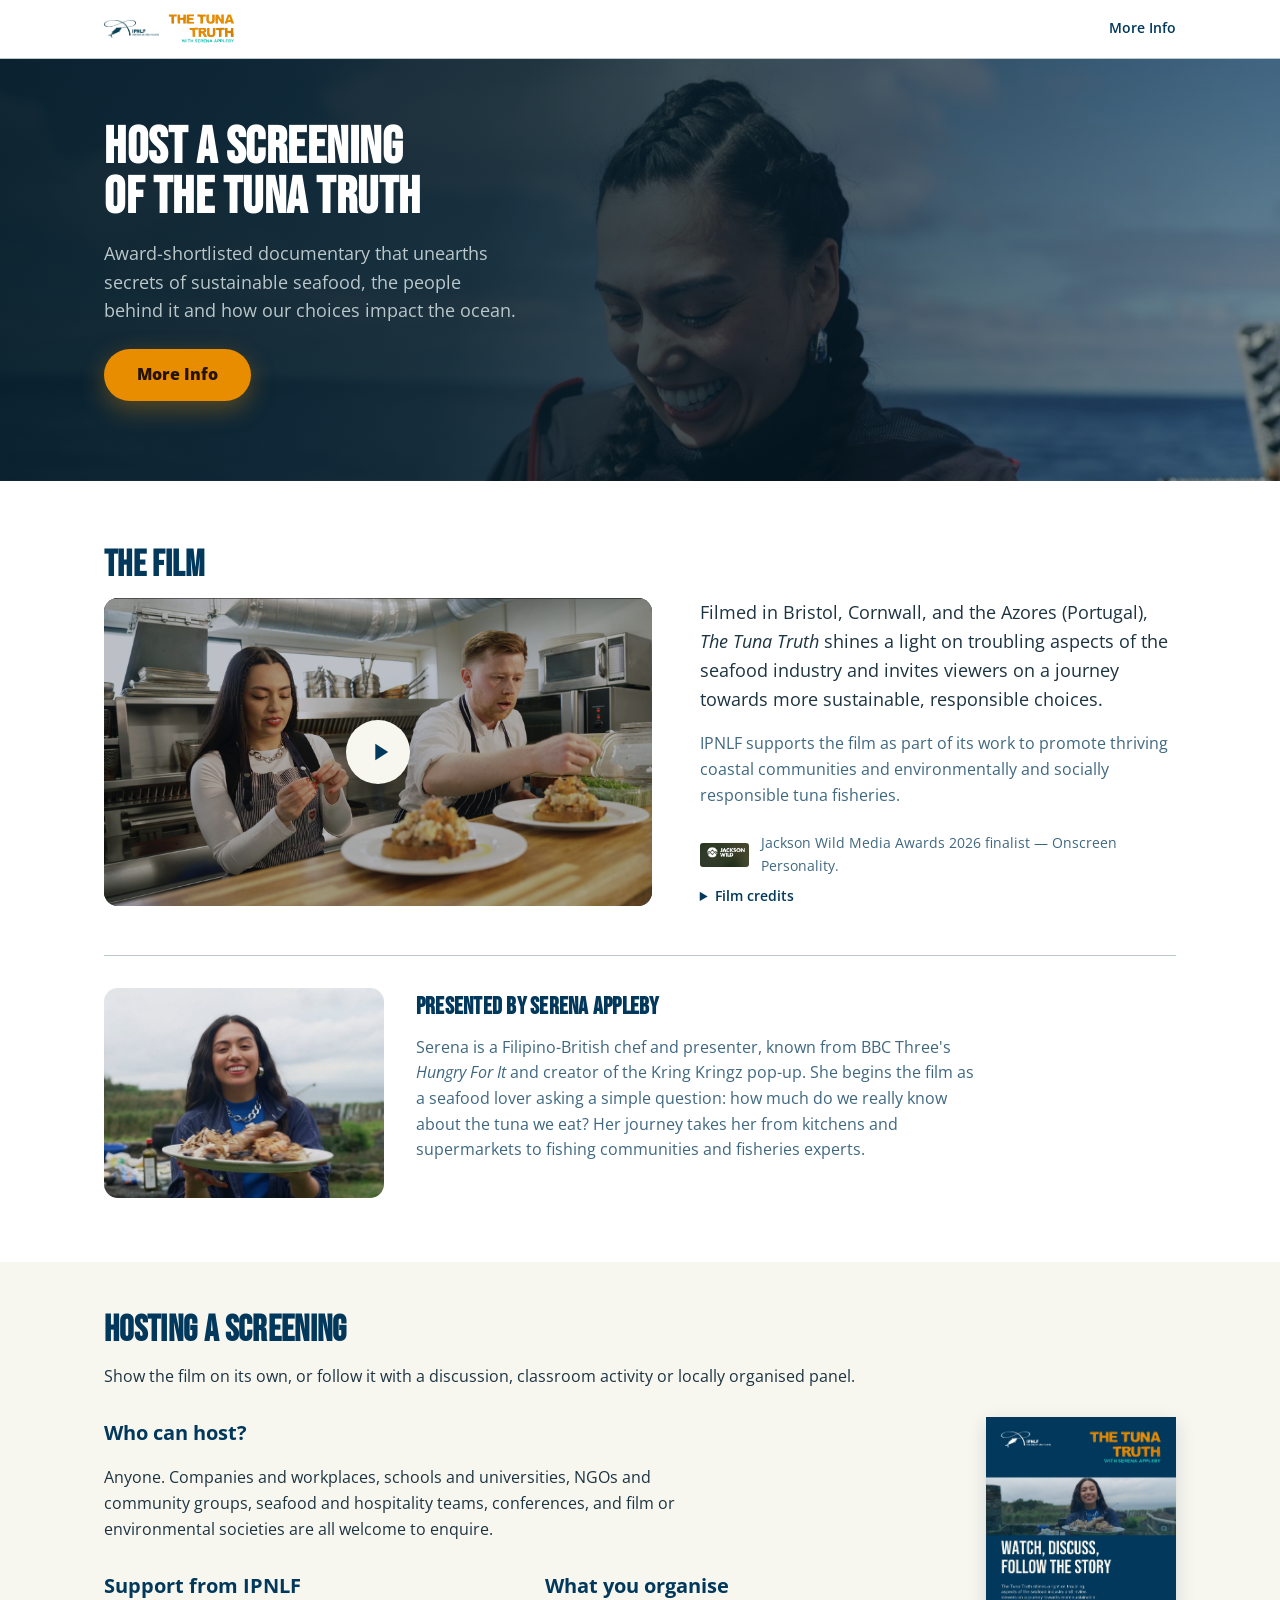
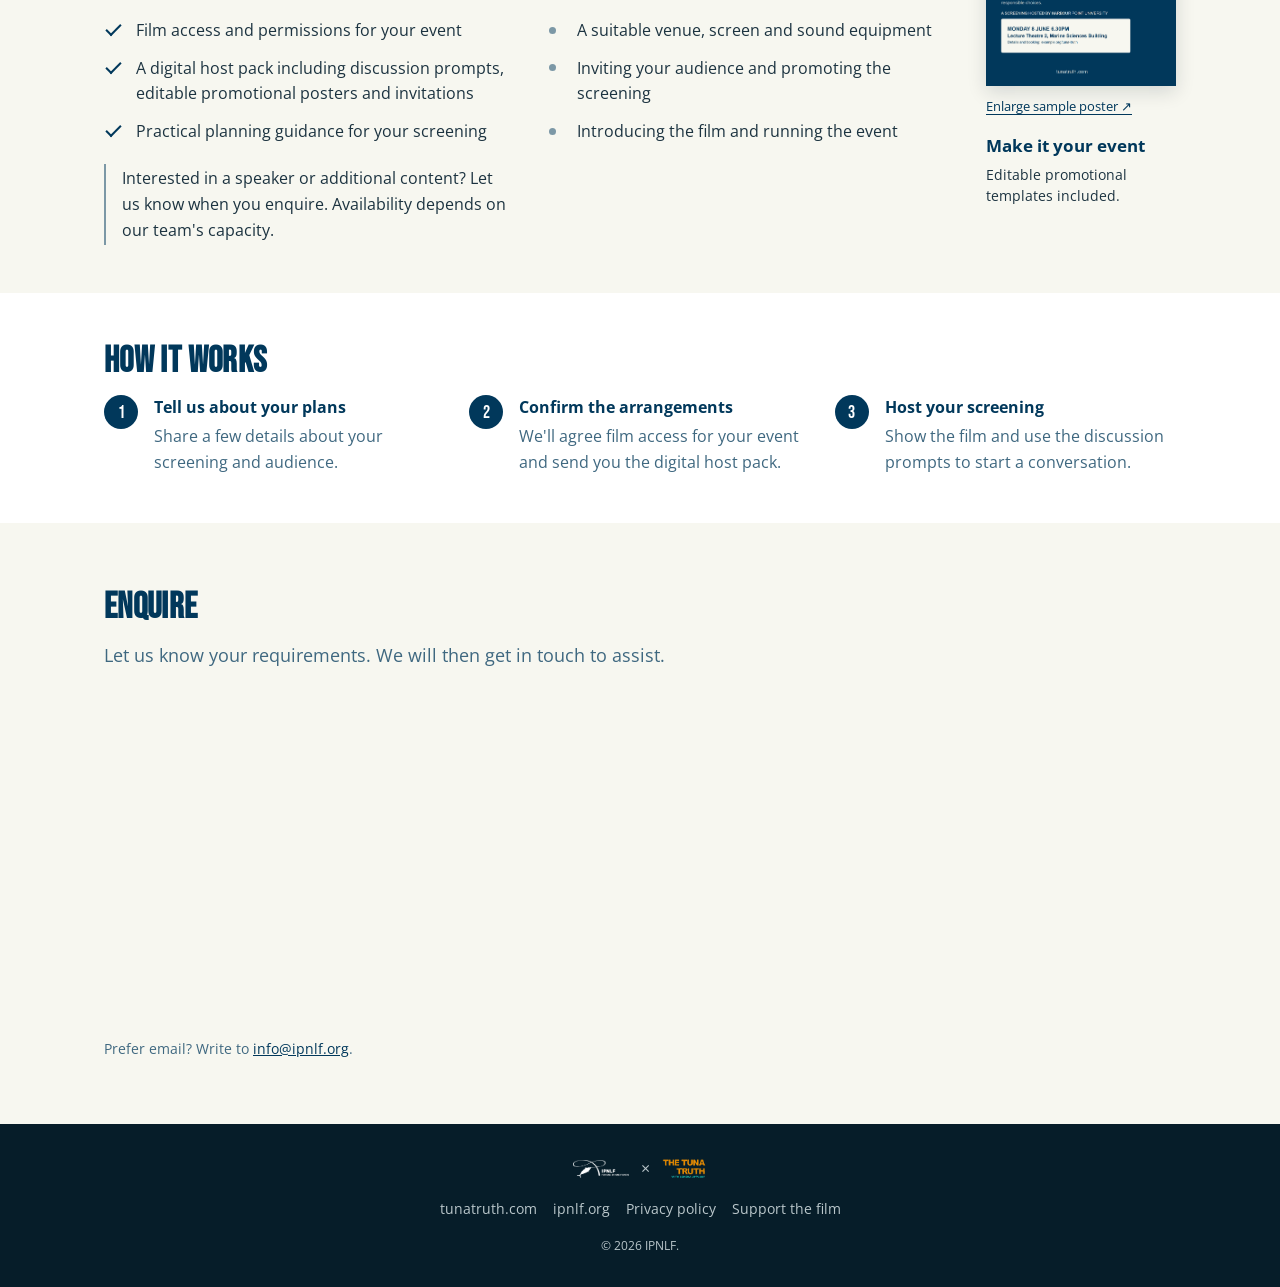
==== commit 285b620f: "Hero line: longer description, and the cap retuned for it New English line and its Portuguese counte" ====
--- a/index.html
+++ b/index.html
@@ -32,7 +32,7 @@
 <link rel="alternate" hreflang="pt-PT" href="https://screenings.tunatruth.com/pt/">
 <link rel="icon" type="image/svg+xml" href="assets/img/favicon.svg">
 <link rel="stylesheet" href="assets/css/tokens.css">
-<link rel="stylesheet" href="assets/css/screenings.css?v=20261012-hero2">
+<link rel="stylesheet" href="assets/css/screenings.css?v=20261013-hero4">
 </head>
 <body>
 
@@ -61,8 +61,8 @@
 <main id="app-main"></main>
 <div id="app-footer"></div>
 
-<script src="assets/js/config.js?v=20261012-hero2"></script>
-<script src="assets/js/components.js?v=20261012-hero2"></script>
+<script src="assets/js/config.js?v=20261013-hero4"></script>
+<script src="assets/js/components.js?v=20261013-hero4"></script>
 <script>
   // Section order. Five sections, restructured 2026-10-01 from a
   // review: the film establishes itself, then the reader can judge
--- a/assets/css/screenings.css
+++ b/assets/css/screenings.css
@@ -222,10 +222,13 @@
      balance does the splitting, so there is no hard <br> to strand a
      break on a phone, where the cap is wider than the column and
      therefore inert. NOT white-space: nowrap.
-     The English (681px) and the Portuguese (680px) are within 1px of
-     each other, so one cap serves both. RE-MEASURE if either
-     changes. */
-  max-width: 400px;
+     THE CAP IS TUNED TO BOTH LANGUAGES AT ONCE. At 400px the English
+     fell to four lines while the Portuguese held three, leaving the
+     two heroes 29px apart in height. 420px puts both on three, with
+     the longest line 407px (en) and 389px (pt), so each still ends
+     inside the headline's right edge. RE-MEASURE both languages if
+     either string changes; the usable window here is narrow. */
+  max-width: 420px;
   text-wrap: balance;
 }
 .tts-hero__actions {
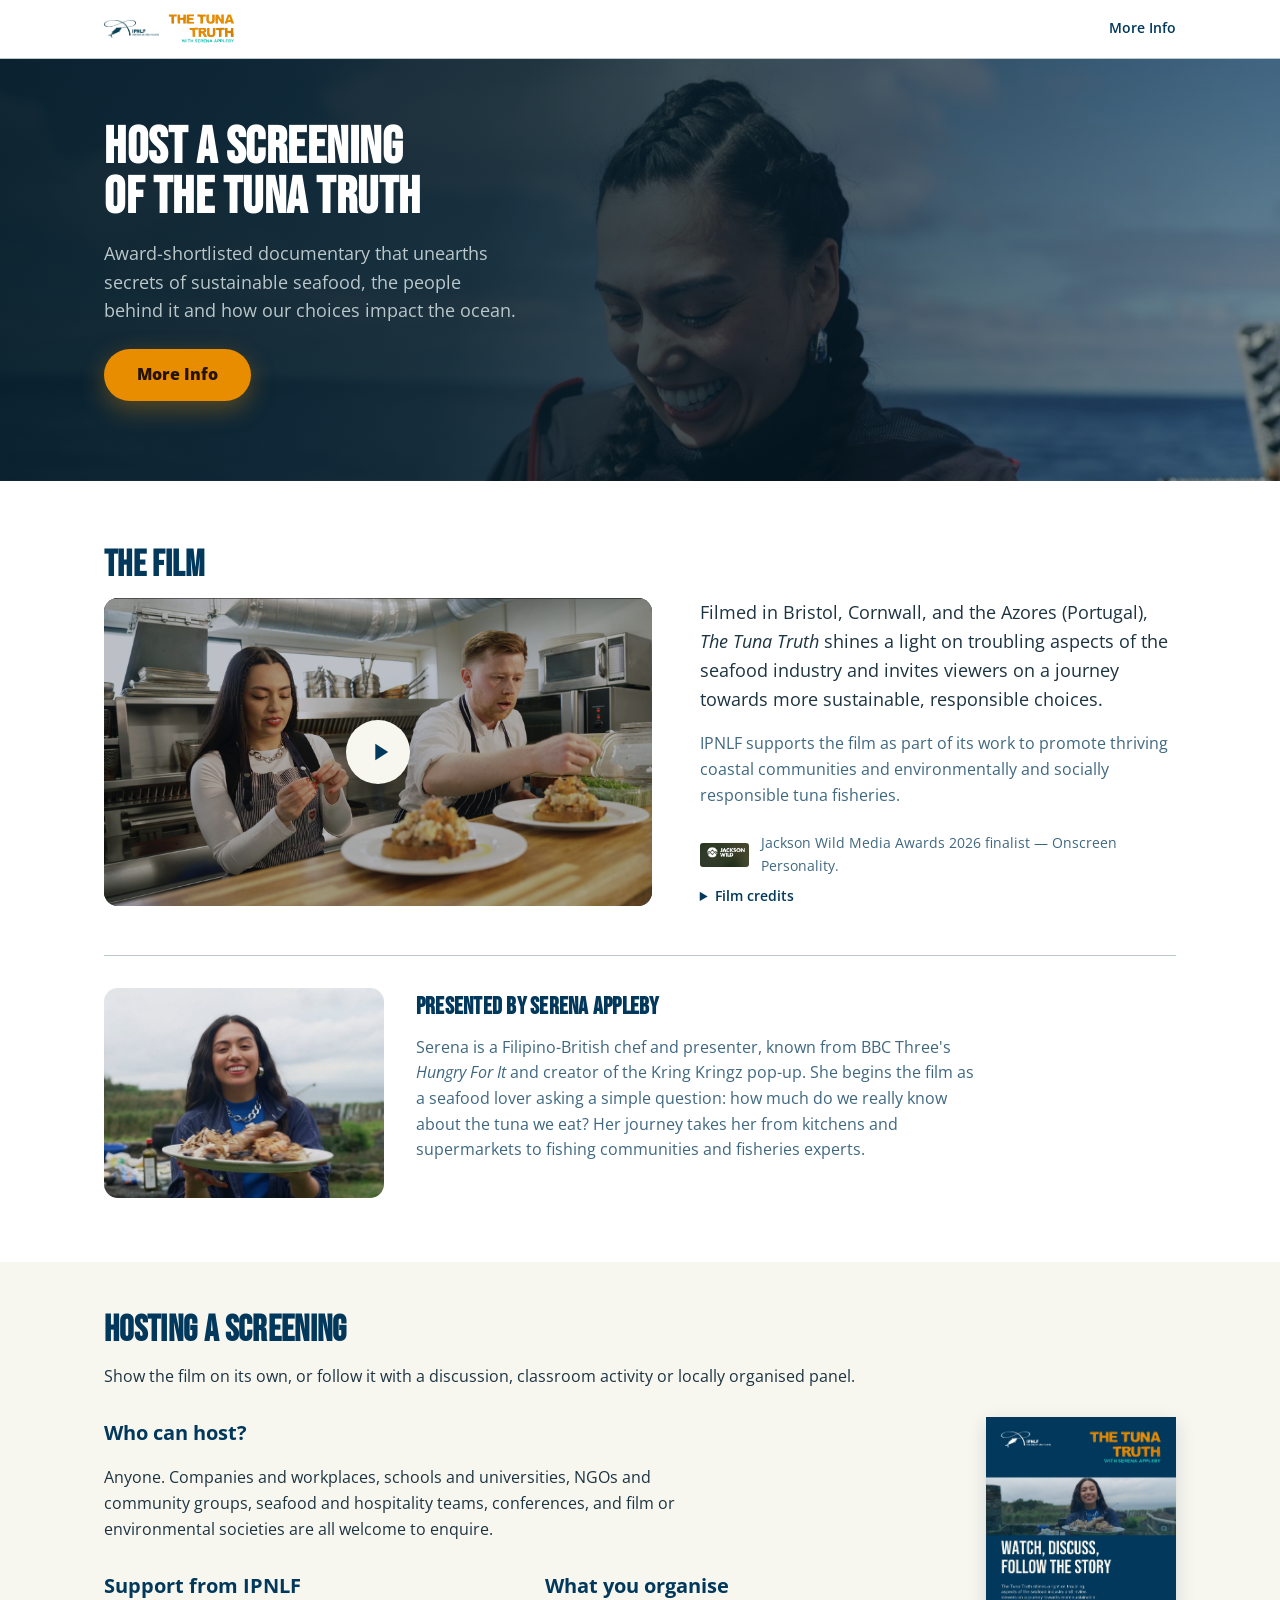
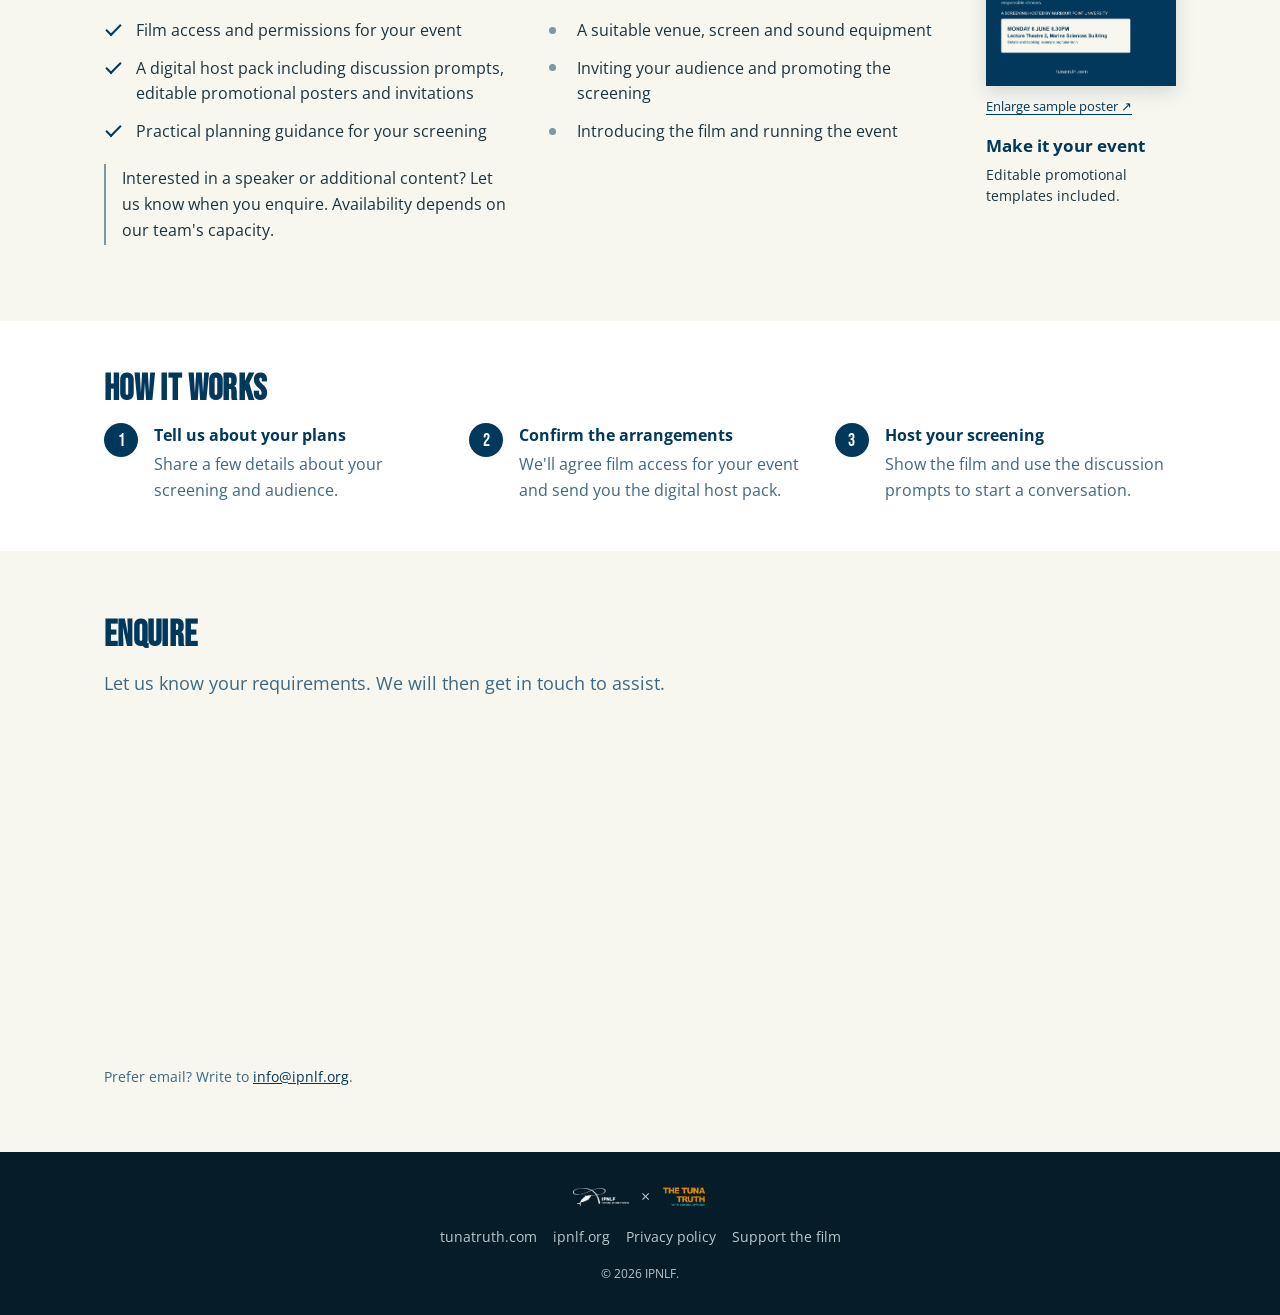
==== commit 25a186e2: "NGO page: contributor names, headshot slots, trimmed collaboration Emilia Dyer (Advocacy and Engagem" ====
--- a/index.html
+++ b/index.html
@@ -32,7 +32,7 @@
 <link rel="alternate" hreflang="pt-PT" href="https://screenings.tunatruth.com/pt/">
 <link rel="icon" type="image/svg+xml" href="assets/img/favicon.svg">
 <link rel="stylesheet" href="assets/css/tokens.css">
-<link rel="stylesheet" href="assets/css/screenings.css?v=20261013-hero4">
+<link rel="stylesheet" href="assets/css/screenings.css?v=20261013-offer2">
 </head>
 <body>
 
@@ -61,8 +61,8 @@
 <main id="app-main"></main>
 <div id="app-footer"></div>
 
-<script src="assets/js/config.js?v=20261013-hero4"></script>
-<script src="assets/js/components.js?v=20261013-hero4"></script>
+<script src="assets/js/config.js?v=20261013-offer2"></script>
+<script src="assets/js/components.js?v=20261013-offer2"></script>
 <script>
   // Section order. Five sections, restructured 2026-10-01 from a
   // review: the film establishes itself, then the reader can judge
--- a/assets/css/screenings.css
+++ b/assets/css/screenings.css
@@ -548,7 +548,7 @@
    columns sit together beneath it, the poster preview holds the right
    rail at desktop, and the formats line closes. The areas map is the
    only thing that sets the order — the markup is not reshuffled. */
-.tts-hosting-grid { display: grid; gap: 28px; grid-template-areas: "formats" "audience" "support" "preview" "organise"; }
+.tts-hosting-grid { display: grid; gap: 28px; grid-template-areas: "formats" "audience" "support" "preview" "organise" "cta"; }
 .tts-hosting-support { grid-area: support; }
 .tts-hosting-organise { grid-area: organise; }
 .tts-hosting-audience { grid-area: audience; }
@@ -580,10 +580,10 @@
 
 .tts-template-preview a:focus-visible { outline: 3px solid var(--brand-primary); outline-offset: 6px; }
 @media (min-width: 760px) {
-  .tts-hosting-grid { grid-template-columns: 1fr 1fr; grid-template-areas: "formats formats" "audience preview" "support organise"; gap: 32px 40px; }
+  .tts-hosting-grid { grid-template-columns: 1fr 1fr; grid-template-areas: "formats formats" "audience preview" "support organise" "cta cta"; gap: 32px 40px; }
 }
 @media (min-width: 1100px) {
-  .tts-hosting-grid { grid-template-columns: minmax(0,1fr) minmax(0,1fr) 190px; grid-template-areas: "formats formats formats" "audience audience preview" "support organise preview"; gap: 28px 36px; }
+  .tts-hosting-grid { grid-template-columns: minmax(0,1fr) minmax(0,1fr) 190px; grid-template-areas: "formats formats formats" "audience audience preview" "support organise preview" "cta cta ."; gap: 28px 36px; }
   .tts-template-preview { display: block; }
   .tts-template-preview > a { display: block; }
   .tts-template-preview figcaption { margin-top: 16px; }
@@ -592,3 +592,29 @@
 .tts-presenter__text > p, .tts-step p { font-size: var(--fs-body); }
 /* Keyboard focus stays visible for every link and disclosure. */
 a:focus-visible, summary:focus-visible { outline: 2px solid var(--brand-primary); outline-offset: 4px; }
+
+/* Section-level call to action, used by the free-offer variant only
+   (components.js renders it only when the config supplies the copy).
+   It sits in its own row spanning the two text columns, NOT under the
+   poster: that column is 190px at 1440 and a button there would wrap.
+   On mobile it falls last in the section, which is where it belongs. */
+.tts-hosting-cta {
+  grid-area: cta;
+  display: flex;
+  align-items: center;
+  gap: var(--space-5);
+  flex-wrap: wrap;
+  margin-top: var(--space-5);
+  padding-top: var(--space-5);
+  border-top: 1px solid var(--border-subtle);
+}
+.tts-hosting-cta p {
+  margin: 0;
+  font-size: var(--fs-body-lg);
+  color: var(--text-strong);
+  font-weight: 700;
+}
+@media (max-width: 480px) {
+  .tts-hosting-cta { gap: var(--space-4); }
+  .tts-hosting-cta .tts-btn { width: 100%; }
+}
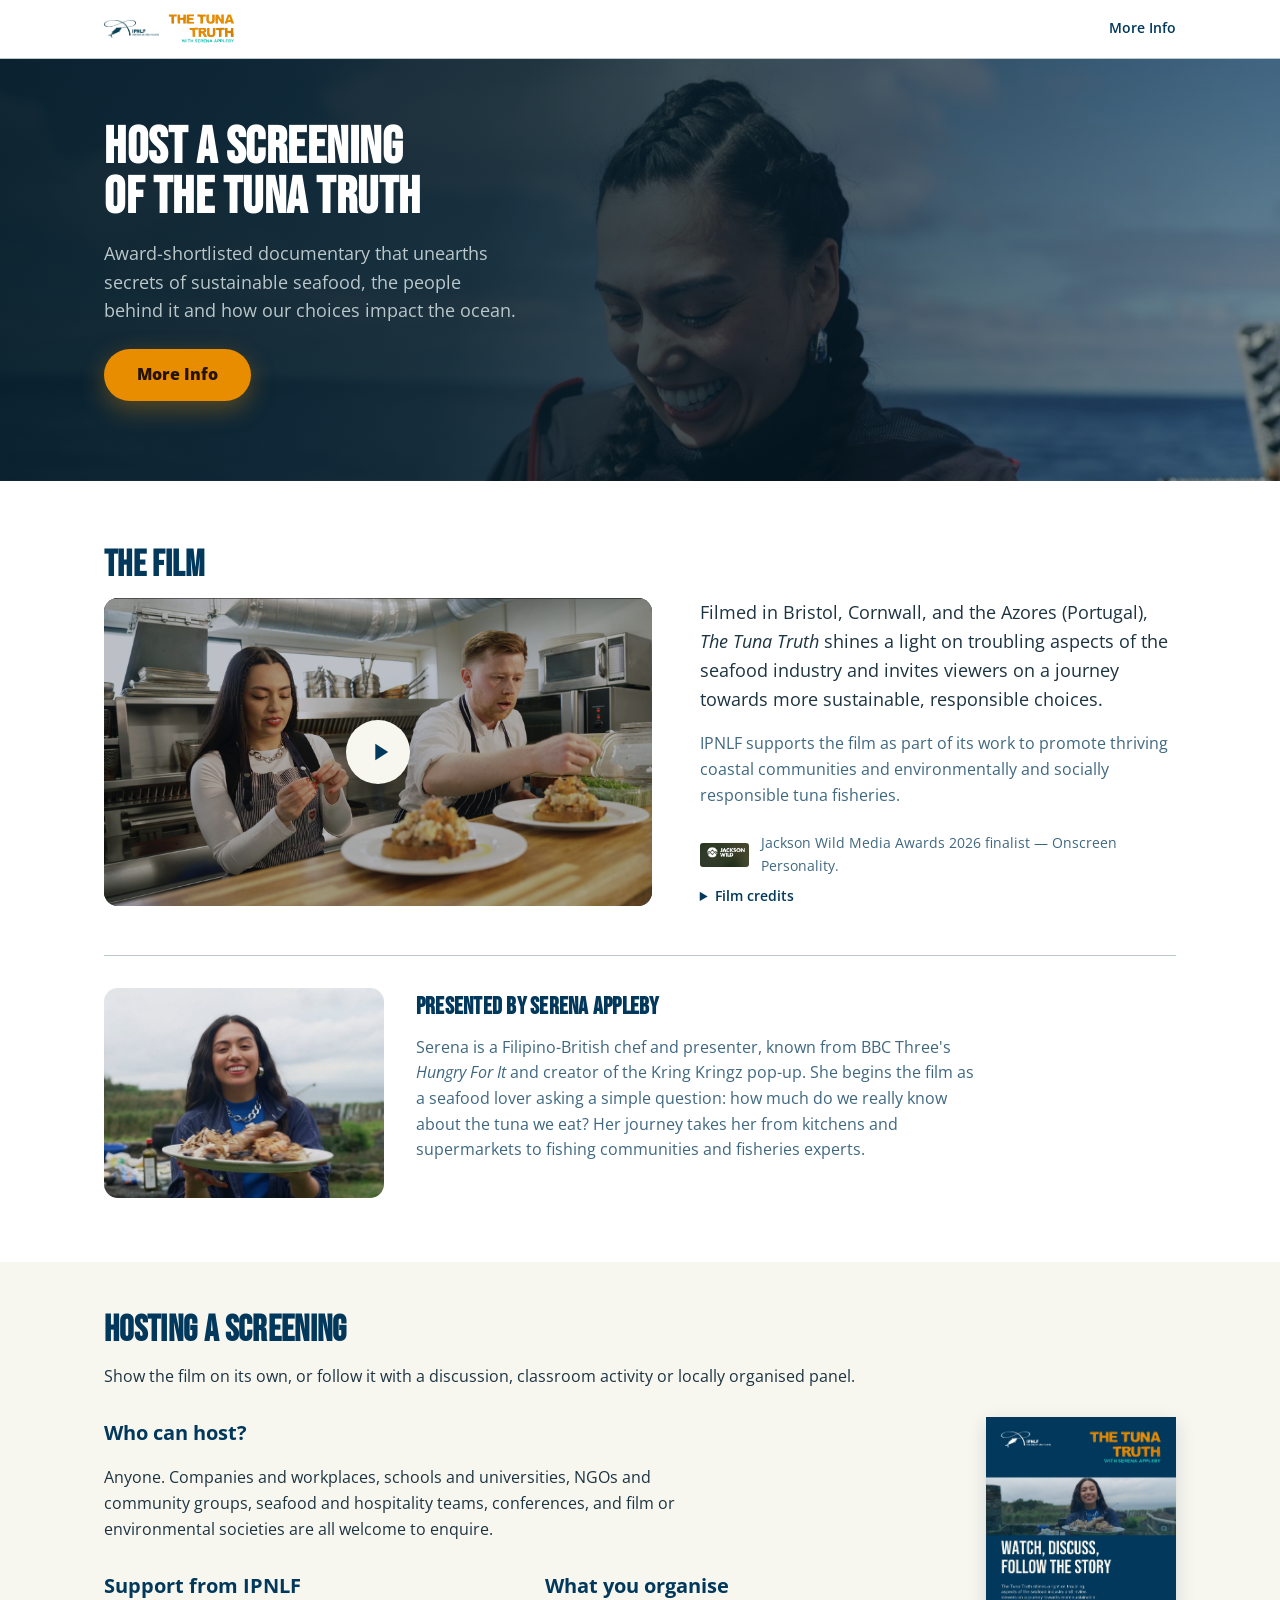
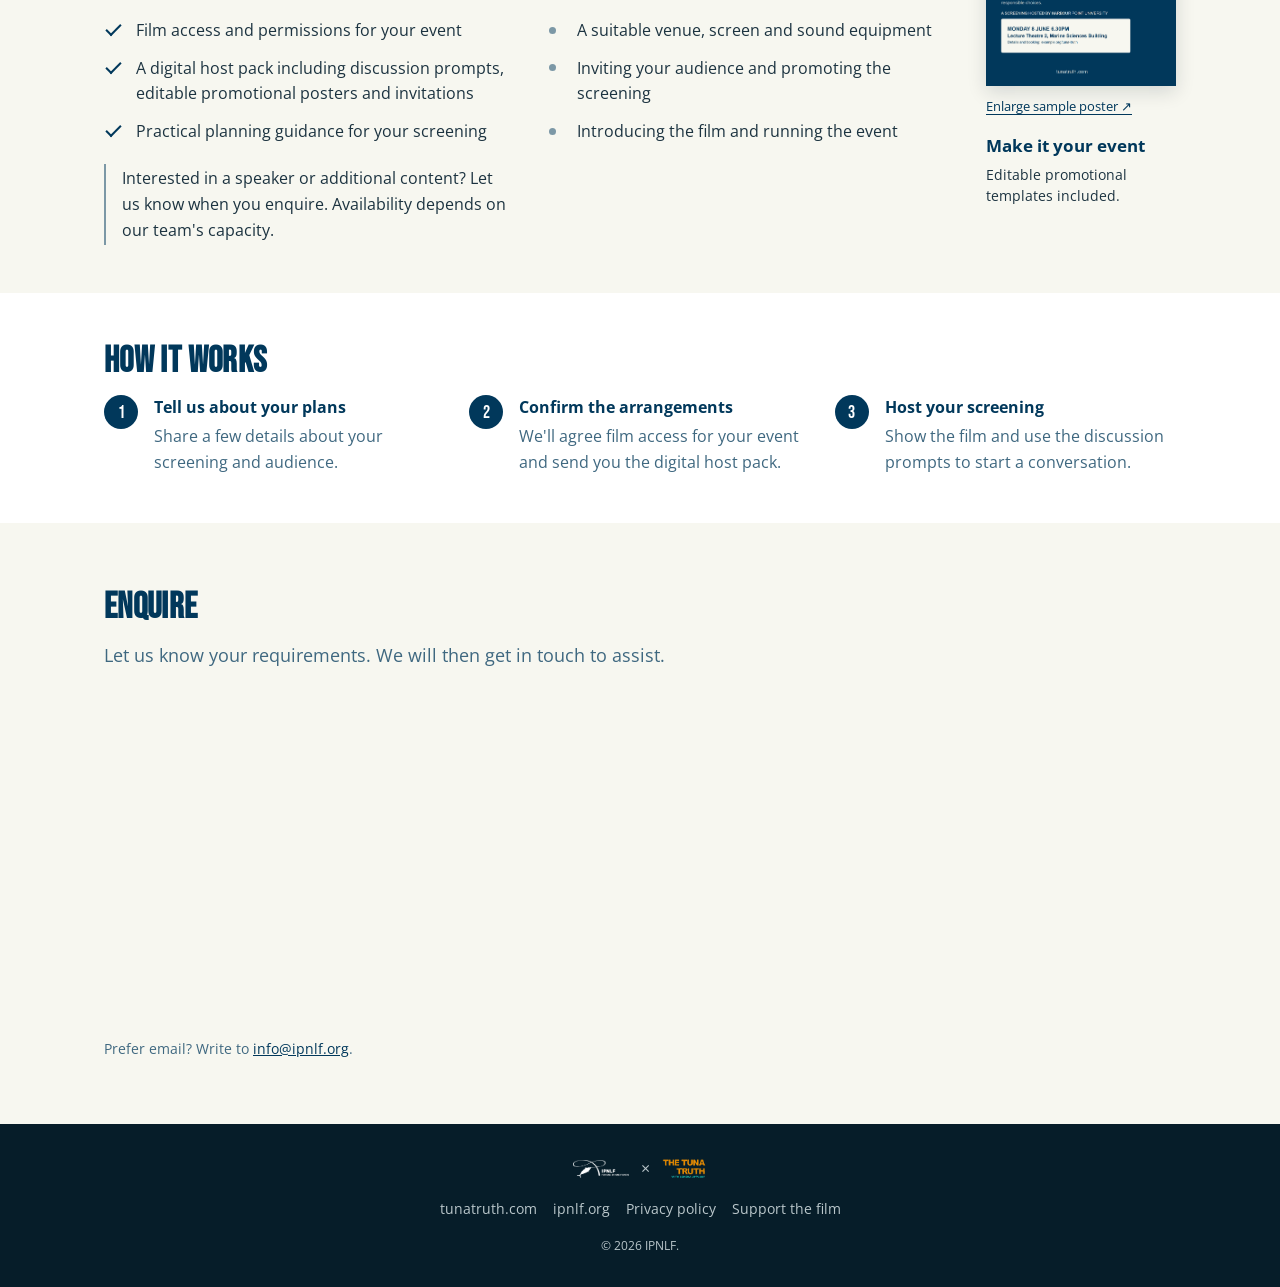
==== commit 1560754d: "PT page: apply translation review, add pt-PT sample poster Nine reviewer corrections to config.pt.js" ====
--- a/index.html
+++ b/index.html
@@ -32,7 +32,7 @@
 <link rel="alternate" hreflang="pt-PT" href="https://screenings.tunatruth.com/pt/">
 <link rel="icon" type="image/svg+xml" href="assets/img/favicon.svg">
 <link rel="stylesheet" href="assets/css/tokens.css">
-<link rel="stylesheet" href="assets/css/screenings.css?v=20261013-offer2">
+<link rel="stylesheet" href="assets/css/screenings.css?v=20261013-ptrev">
 </head>
 <body>
 
@@ -61,8 +61,8 @@
 <main id="app-main"></main>
 <div id="app-footer"></div>
 
-<script src="assets/js/config.js?v=20261013-offer2"></script>
-<script src="assets/js/components.js?v=20261013-offer2"></script>
+<script src="assets/js/config.js?v=20261013-ptrev"></script>
+<script src="assets/js/components.js?v=20261013-ptrev"></script>
 <script>
   // Section order. Five sections, restructured 2026-10-01 from a
   // review: the film establishes itself, then the reader can judge
--- a/assets/css/screenings.css
+++ b/assets/css/screenings.css
@@ -548,7 +548,14 @@
    columns sit together beneath it, the poster preview holds the right
    rail at desktop, and the formats line closes. The areas map is the
    only thing that sets the order — the markup is not reshuffled. */
-.tts-hosting-grid { display: grid; gap: 28px; grid-template-areas: "formats" "audience" "support" "preview" "organise" "cta"; }
+.tts-hosting-grid { display: grid; gap: 28px; grid-template-areas: "formats" "audience" "support" "preview" "organise"; }
+/* Offer variant: the section button takes a slot directly above the
+   poster. A modifier, so the main and Portuguese pages (no button)
+   keep the formats line spanning all three columns at desktop. */
+.tts-hosting-grid--cta { grid-template-areas: "title" "audience" "support" "cta" "preview" "organise"; }
+/* Inside the grid the gap already spaces it, so drop its own margin,
+   and centre it on the same row as the button. */
+.tts-hosting-title { grid-area: title; margin: 0; align-self: center; }
 .tts-hosting-support { grid-area: support; }
 .tts-hosting-organise { grid-area: organise; }
 .tts-hosting-audience { grid-area: audience; }
@@ -580,10 +587,12 @@
 
 .tts-template-preview a:focus-visible { outline: 3px solid var(--brand-primary); outline-offset: 6px; }
 @media (min-width: 760px) {
-  .tts-hosting-grid { grid-template-columns: 1fr 1fr; grid-template-areas: "formats formats" "audience preview" "support organise" "cta cta"; gap: 32px 40px; }
+  .tts-hosting-grid { grid-template-columns: 1fr 1fr; grid-template-areas: "formats formats" "audience preview" "support organise"; gap: 32px 40px; }
+  .tts-hosting-grid--cta { grid-template-areas: "title cta" "audience preview" "support organise"; }
 }
 @media (min-width: 1100px) {
-  .tts-hosting-grid { grid-template-columns: minmax(0,1fr) minmax(0,1fr) 190px; grid-template-areas: "formats formats formats" "audience audience preview" "support organise preview" "cta cta ."; gap: 28px 36px; }
+  .tts-hosting-grid { grid-template-columns: minmax(0,1fr) minmax(0,1fr) 190px; grid-template-areas: "formats formats formats" "audience audience preview" "support organise preview"; gap: 28px 36px; }
+  .tts-hosting-grid--cta { grid-template-areas: "title title cta" "audience audience preview" "support organise preview"; }
   .tts-template-preview { display: block; }
   .tts-template-preview > a { display: block; }
   .tts-template-preview figcaption { margin-top: 16px; }
@@ -594,27 +603,57 @@
 a:focus-visible, summary:focus-visible { outline: 2px solid var(--brand-primary); outline-offset: 4px; }
 
 /* Section-level call to action, used by the free-offer variant only
-   (components.js renders it only when the config supplies the copy).
-   It sits in its own row spanning the two text columns, NOT under the
-   poster: that column is 190px at 1440 and a button there would wrap.
-   On mobile it falls last in the section, which is where it belongs. */
-.tts-hosting-cta {
-  grid-area: cta;
-  display: flex;
-  align-items: center;
-  gap: var(--space-5);
-  flex-wrap: wrap;
+   (components.js renders it only when the config sets hostingCta).
+   Button only, sitting directly above the poster in the right rail
+   from 760px up; on mobile it comes just before the poster. The rail
+   is 190px at desktop and the button at its normal padding needs
+   ~192px, so the horizontal padding is trimmed here to keep it on one
+   line rather than letting it wrap. */
+.tts-hosting-cta { grid-area: cta; align-self: center; }
+@media (min-width: 1100px) {
+  .tts-hosting-cta .tts-btn { width: 100%; padding-left: var(--space-4); padding-right: var(--space-4); }
+}
+
+/* ---- hero offer panel (free-offer variant only) ------------------
+   components.js renders this solely when the config supplies the copy,
+   and only then does .tts-hero__inner gain --split. The main and
+   Portuguese heroes keep their original single-column markup.
+
+   Deliberately translucent rather than a solid card: an opaque panel
+   here would cover the right of the still, which is the whole reason
+   this page carries no panel of the kind the donation page needs.
+
+   It states the offer and does NOT list what is included. Those three
+   items already have their own column further down ("Free from
+   IPNLF"); repeating them here would make the page argue its case
+   twice, weakening both. */
+.tts-hero__offer {
   margin-top: var(--space-5);
-  padding-top: var(--space-5);
-  border-top: 1px solid var(--border-subtle);
-}
-.tts-hosting-cta p {
+  padding: 22px 24px 24px;
+  border: 1px solid rgba(255, 255, 255, 0.28);
+  border-radius: var(--radius-md);
+  background: rgba(6, 29, 41, 0.55);
+  backdrop-filter: blur(2px);
+}
+.tts-hero__offer h2 {
+  margin: 0 0 8px;
+  font-family: var(--font-display);
+  font-size: 1.6rem;
+  letter-spacing: var(--ls-display);
+  color: var(--ipnlf-white);
+}
+.tts-hero__offer p {
   margin: 0;
-  font-size: var(--fs-body-lg);
-  color: var(--text-strong);
-  font-weight: 700;
-}
-@media (max-width: 480px) {
-  .tts-hosting-cta { gap: var(--space-4); }
-  .tts-hosting-cta .tts-btn { width: 100%; }
-}
+  font-size: var(--fs-body-sm);
+  line-height: 1.55;
+  color: var(--text-on-dark-soft);
+}
+@media (min-width: 860px) {
+  .tts-hero__inner--split {
+    display: grid;
+    grid-template-columns: minmax(0, 1fr) 360px;
+    gap: var(--space-7);
+    align-items: center;
+  }
+  .tts-hero__inner--split .tts-hero__offer { margin-top: 0; }
+}
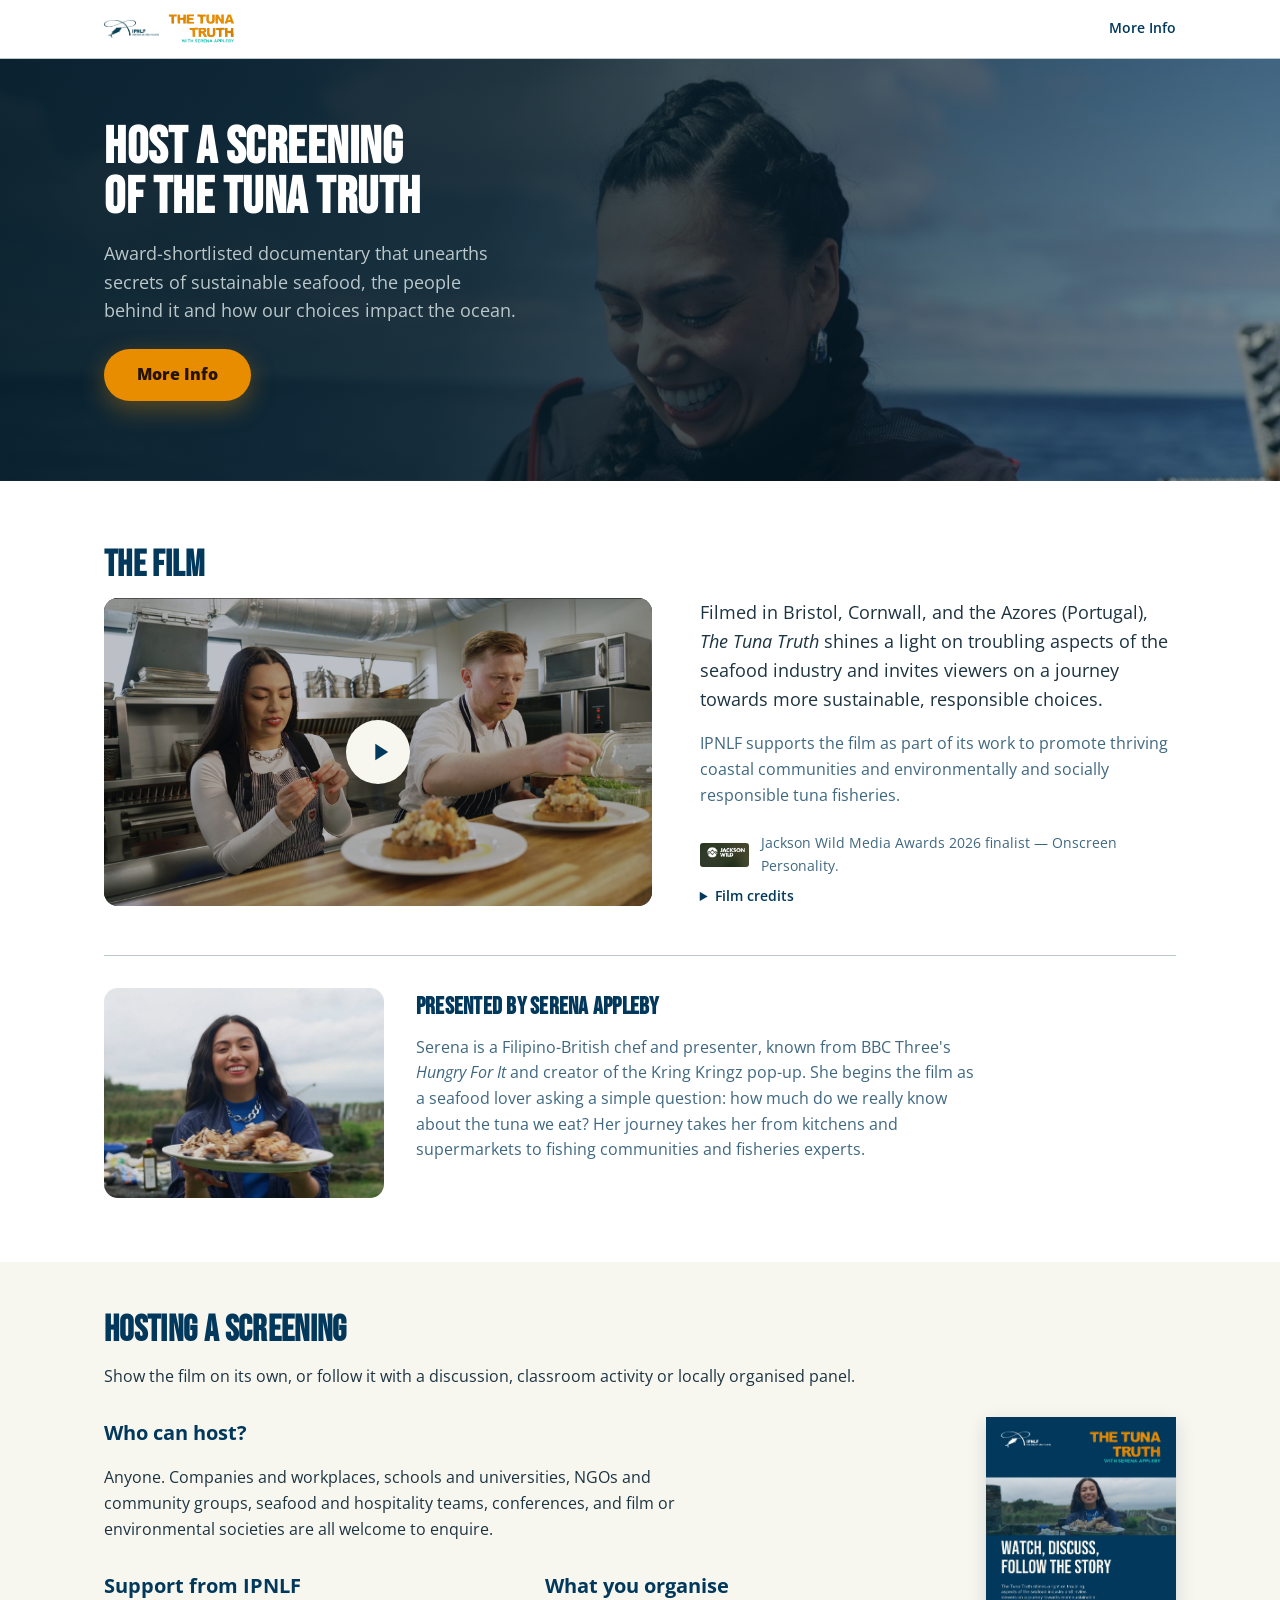
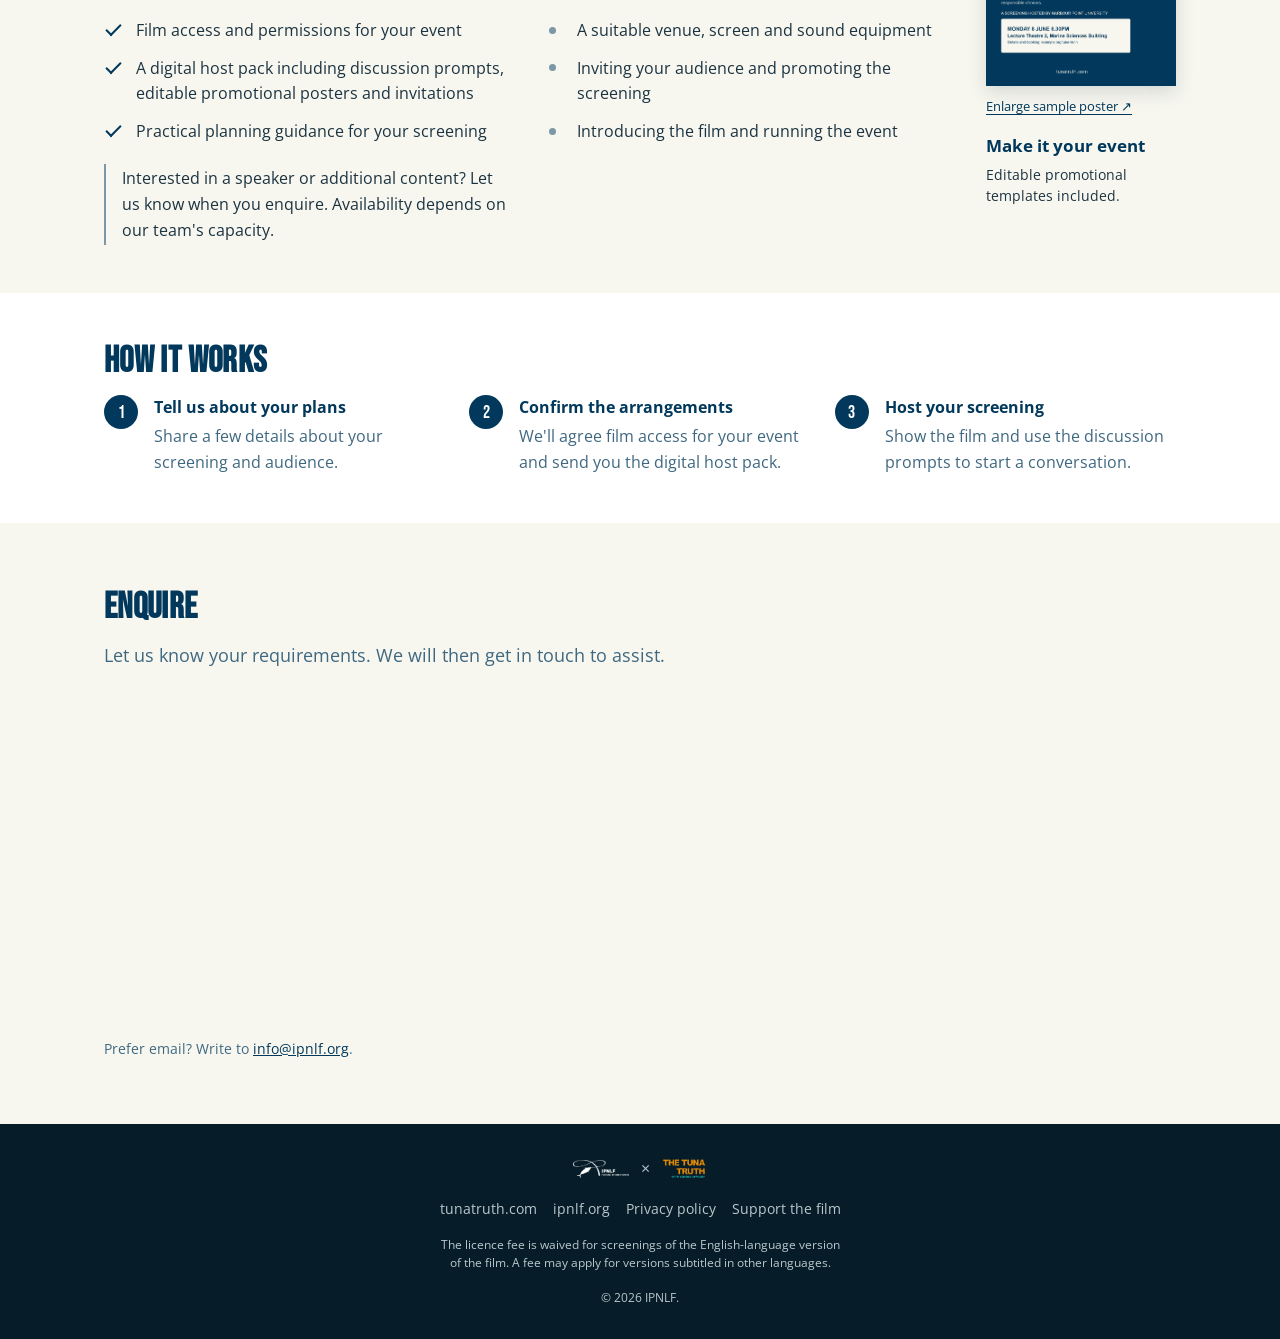
==== commit 5b01c865: "Main page: footer smallprint on the licence fee The licence fee is waived for English-language scree" ====
--- a/index.html
+++ b/index.html
@@ -32,7 +32,7 @@
 <link rel="alternate" hreflang="pt-PT" href="https://screenings.tunatruth.com/pt/">
 <link rel="icon" type="image/svg+xml" href="assets/img/favicon.svg">
 <link rel="stylesheet" href="assets/css/tokens.css">
-<link rel="stylesheet" href="assets/css/screenings.css?v=20261013-ptrev">
+<link rel="stylesheet" href="assets/css/screenings.css?v=20261021-fee">
 </head>
 <body>
 
@@ -61,8 +61,8 @@
 <main id="app-main"></main>
 <div id="app-footer"></div>
 
-<script src="assets/js/config.js?v=20261013-ptrev"></script>
-<script src="assets/js/components.js?v=20261013-ptrev"></script>
+<script src="assets/js/config.js?v=20261021-fee"></script>
+<script src="assets/js/components.js?v=20261021-fee"></script>
 <script>
   // Section order. Five sections, restructured 2026-10-01 from a
   // review: the film establishes itself, then the reader can judge
--- a/assets/css/screenings.css
+++ b/assets/css/screenings.css
@@ -528,6 +528,7 @@
 .tt-footer__links a { color: var(--text-on-dark-soft); font-size: var(--fs-body-sm); text-decoration: none; }
 .tt-footer__links a:hover { color: var(--ipnlf-white); }
 .tt-footer__copy { margin: 0; color: var(--text-on-dark-soft); font-size: var(--fs-caption); }
+.tt-footer__small { margin: 0; max-width: 60ch; color: var(--text-on-dark-soft); font-size: var(--fs-caption); line-height: 1.5; text-wrap: balance; }
 
 /* ---- focus visibility ---- */
 a:focus-visible, button:focus-visible, input:focus-visible,
